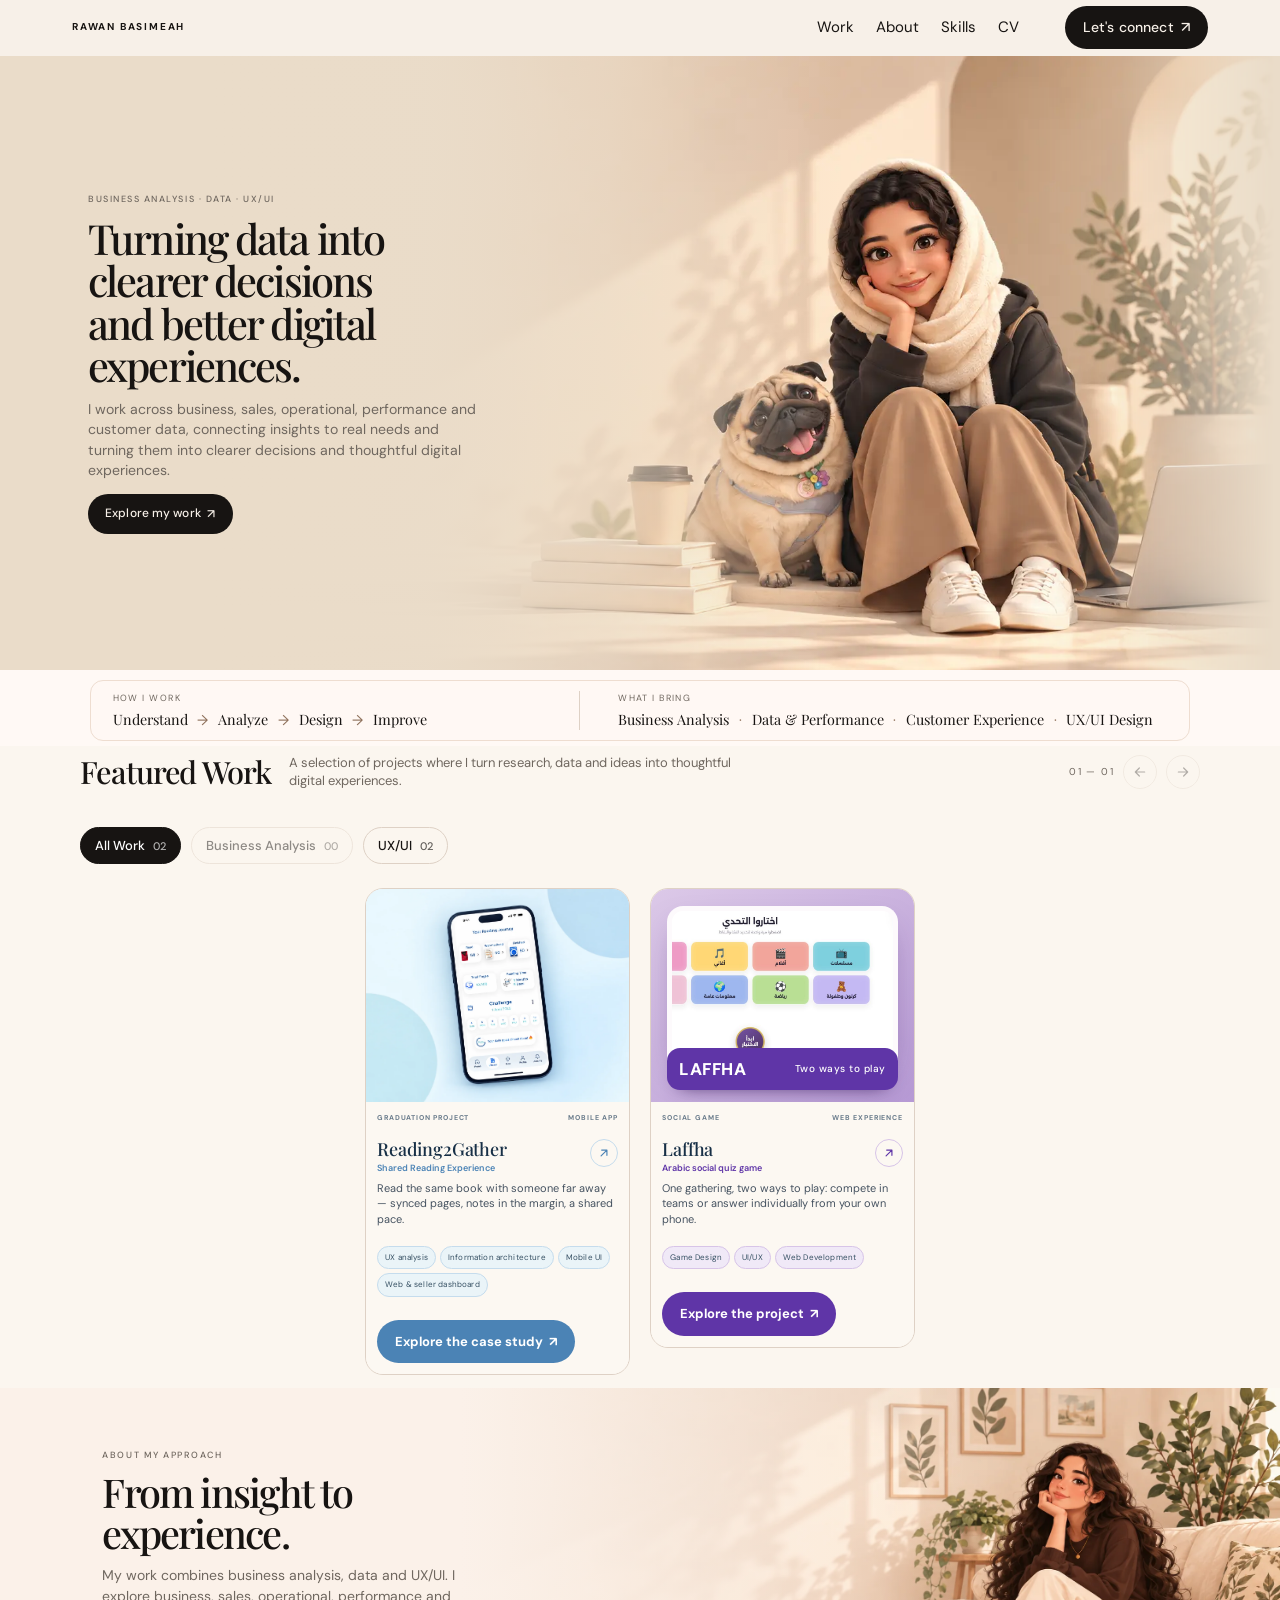
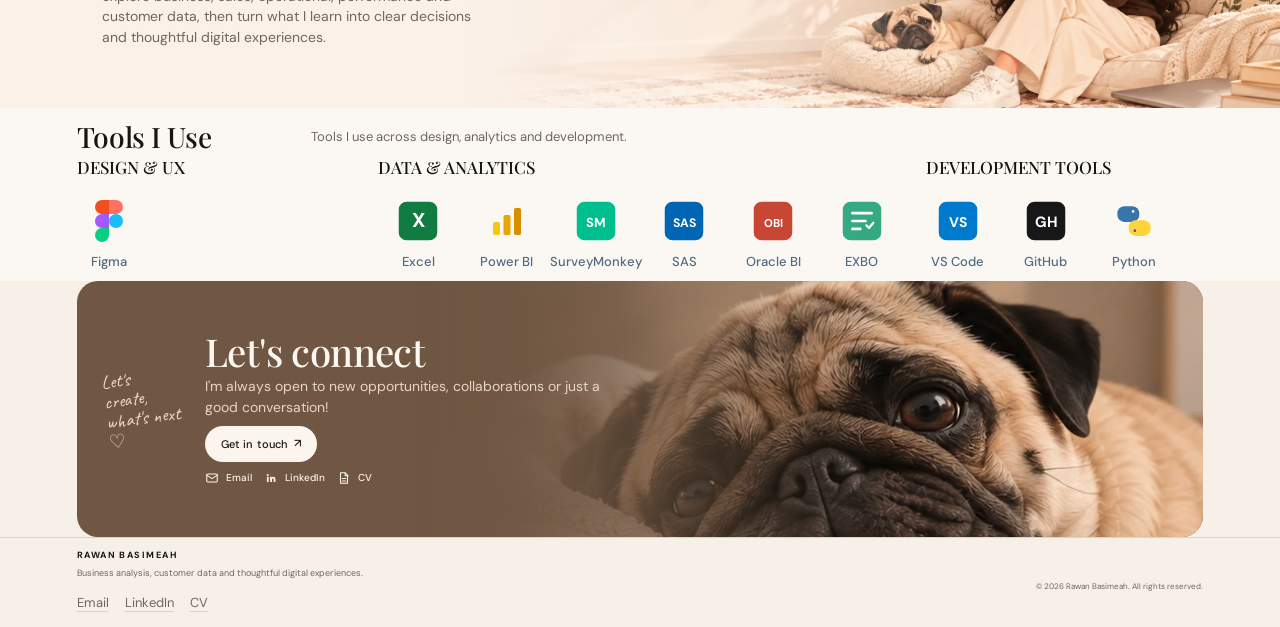
==== index.html @ c136668e "Remove unfinished projects from featured work" ====
<!DOCTYPE html>
<html lang="en">
<head>
<meta charset="utf-8">
<meta name="viewport" content="width=device-width, initial-scale=1">
<title>Rawan Basimeah — Business Analysis, Data &amp; UX/UI</title>
<meta name="description" content="Rawan Basimeah is a Riyadh-based business analyst working across business, sales, operational, performance and customer data, customer experience, and UX/UI.">
<link rel="icon" type="image/svg+xml" href="favicon.svg">
<link rel="canonical" href="https://rawan-portfoliovercelapp.vercel.app/index.html">
<meta property="og:url" content="https://rawan-portfoliovercelapp.vercel.app/index.html">
<meta property="og:type" content="website"><meta property="og:title" content="Rawan Basimeah — Business Analysis, Data &amp; UX/UI"><meta property="og:description" content="Business analysis, customer experience, data insights and thoughtful UX/UI by Rawan Basimeah."><meta property="og:image" content="https://rawan-portfoliovercelapp.vercel.app/hero.webp"><meta name="twitter:card" content="summary_large_image">
<link rel="preconnect" href="https://fonts.googleapis.com">
<link rel="preconnect" href="https://fonts.gstatic.com" crossorigin>
<link href="https://fonts.googleapis.com/css2?family=Playfair+Display:ital,wght@0,400;0,500;0,600;1,400&family=DM+Sans:opsz,wght@9..40,300;9..40,400;9..40,500;9..40,700&family=Caveat:wght@500;600&display=swap" rel="stylesheet">
<link rel="stylesheet" href="style.css?v=20261001j">
</head>
<body>

<header class="site-header" id="siteHeader">
  <div class="wrap header-inner">
    <a class="brand" href="#top">Rawan Basimeah</a>
    <button class="nav-toggle" id="navToggle" aria-label="Open menu" aria-expanded="false" aria-controls="primaryNav"><span></span></button>
    <div class="header-end" id="primaryNav">
      <nav class="nav" aria-label="Primary">
        <a href="#work">Work</a>
        <a href="#about">About</a>
        <a href="#tools">Skills</a>
        <a href="cv.html">CV</a>
        
      </nav>
      <a class="btn btn-dark header-cta" href="#contact">Let's connect <span class="arw" aria-hidden="true">&#8599;&#65038;</span></a>
    </div>
  </div>
</header>

<main id="top">

  <!-- ==================== HERO ==================== -->
  <section class="hero">
    <div class="wrap hero-grid">
      <div class="hero-copy">
        <p class="eyebrow">Business Analysis &middot; Data &middot; UX/UI</p>
        <h1>Turning data into<br>clearer decisions<br>and better digital<br>experiences.</h1>
        <p class="lead">I work across business, sales, operational, performance and customer data, connecting insights to real needs and turning them into clearer decisions and thoughtful digital experiences.</p>
        <a class="btn btn-dark" href="#work">Explore my work <span class="arw" aria-hidden="true">&#8599;&#65038;</span></a>
      </div>
      <figure class="hero-figure">
        <img src="hero-rawan.webp" alt="Illustration of Rawan with her pug Mared in a warm, sunlit room" width="1672" height="941" fetchpriority="high">
        
      </figure>
    </div>
  </section>

  <!-- ==================== HOW I WORK ==================== -->
  <section class="process-strip" aria-label="How I work and what I bring">
    <div class="wrap">
      <div class="process-strip-inner">
        <div class="process-block">
          <p class="process-label">How I work</p>
          <p class="process-flow">Understand <span aria-hidden="true">&rarr;</span> Analyze <span aria-hidden="true">&rarr;</span> Design <span aria-hidden="true">&rarr;</span> Improve</p>
        </div>
        <div class="process-block process-bring">
          <p class="process-label">What I bring</p>
          <p class="process-flow">Business Analysis <span aria-hidden="true">&middot;</span> Data &amp; Performance <span aria-hidden="true">&middot;</span> Customer Experience <span aria-hidden="true">&middot;</span> UX/UI Design</p>
        </div>
      </div>
    </div>
  </section>

  <!-- ==================== FEATURED WORK ==================== -->
  <section class="work" id="work">
    <div class="wrap">
      <div class="work-head">
        <h2 class="work-title">Featured Work</h2>
        <p class="lead">A selection of projects where I turn research, data and ideas into thoughtful digital experiences.</p>
        <div class="work-nav">
          <span class="counter" id="counter" aria-live="polite">01 &mdash; 02</span>
          <button class="icon-btn" id="prevBtn" aria-label="Previous project page">
            <svg viewBox="0 0 24 24" fill="none" stroke="currentColor" stroke-width="1.8" stroke-linecap="round" stroke-linejoin="round" aria-hidden="true"><path d="M19 12H5m0 0 6-6m-6 6 6 6"/></svg>
          </button>
          <button class="icon-btn" id="nextBtn" aria-label="Next project page">
            <svg viewBox="0 0 24 24" fill="none" stroke="currentColor" stroke-width="1.8" stroke-linecap="round" stroke-linejoin="round" aria-hidden="true"><path d="M5 12h14m0 0-6-6m6 6-6 6"/></svg>
          </button>
        </div>
      </div>
      <div class="work-filters" role="group" aria-label="Filter featured work">
        <button class="work-filter is-active" type="button" data-work-filter="all" aria-pressed="true">All Work <span class="work-filter-count">02</span></button>
        <button class="work-filter" type="button" data-work-filter="business-analysis" aria-pressed="false" disabled aria-disabled="true">Business Analysis <span class="work-filter-count">00</span></button>
        <button class="work-filter" type="button" data-work-filter="ux-ui" aria-pressed="false">UX/UI <span class="work-filter-count">02</span></button>
      </div>


      <div class="work-track" id="workTrack">

        <article class="card card-reading" data-categories="ux-ui">
          <div class="card-media">
            <img class="reading-app-preview" src="reading2gather-card.webp" alt="Reading2Gather reading journey app shown on a phone against a soft blue background" loading="lazy" width="1448" height="1024">
          </div>
          <div class="card-body">
  <div class="card-label"><span>GRADUATION PROJECT</span><span>MOBILE APP</span></div>
  <div class="card-top"><div><h3>Reading2Gather</h3><p class="card-sub">Shared Reading Experience</p></div><a class="card-arrow" href="reading2gather.html" aria-label="Explore the Reading2Gather case study"><svg viewBox="0 0 24 24" fill="none" stroke="currentColor" stroke-width="2" stroke-linecap="round" stroke-linejoin="round"><path d="M7 17 17 7M8 7h9v9"/></svg></a></div>
  <p class="card-desc">Read the same book with someone far away — synced pages, notes in the margin, a shared pace.</p>
  <div class="tags"><span class="tag">UX analysis</span><span class="tag">Information architecture</span><span class="tag">Mobile UI</span><span class="tag">Web &amp; seller dashboard</span></div>
  <div class="card-actions"><a class="card-primary" href="reading2gather.html">Explore the case study <span aria-hidden="true">↗︎</span></a></div>
</div>
        </article>

        <article class="card card-laffha" data-categories="ux-ui">
          <div class="card-media laffha-media">
            <div class="laffha-preview" aria-hidden="true"><img src="assets/laffha/challenge-clean.jpg" alt="" loading="lazy" width="1363" height="936"></div>
            <span class="laffha-media-label">LAFFHA <small>Two ways to play</small></span>
          </div>
          <div class="card-body">
  <div class="card-label"><span>SOCIAL GAME</span><span>WEB EXPERIENCE</span></div>
  <div class="card-top"><div><h3>Laffha</h3><p class="card-sub">Arabic social quiz game</p></div><a class="card-arrow" href="laffha.html" aria-label="Explore the Laffha case study"><svg viewBox="0 0 24 24" fill="none" stroke="currentColor" stroke-width="2" stroke-linecap="round" stroke-linejoin="round"><path d="M7 17 17 7M8 7h9v9"/></svg></a></div>
  <p class="card-desc">One gathering, two ways to play: compete in teams or answer individually from your own phone.</p>
  <div class="tags"><span class="tag">Game Design</span><span class="tag">UI/UX</span><span class="tag">Web Development</span></div>
  <div class="card-actions"><a class="card-primary" href="laffha.html" aria-label="Explore the Laffha case study">Explore the project <span aria-hidden="true">↗︎</span></a></div>
</div>
        </article>

        </div>
    </div>
  </section>

  <!-- ==================== ABOUT MY APPROACH ==================== -->
  <section class="approach" id="about">
    <div class="approach-grid">
      <div class="approach-copy">
        <p class="eyebrow">About my approach</p>
        <h2>From insight to<br>experience.</h2>
        <p>My work combines business analysis, data and UX/UI. I explore business, sales, operational, performance and customer data, then turn what I learn into clear decisions and thoughtful digital experiences.</p>
      </div>
      <div class="approach-art">
        <img src="approach.webp" alt="Illustration of Rawan relaxing with her pug in a warm, sunlit room" width="1916" height="821" loading="lazy">
      </div>
    </div>
  </section>

  <!-- ==================== TOOLS ==================== -->
  <section class="tools" id="tools">
    <div class="wrap tools-inner">
      <div class="tools-heading">
        <div><h2 class="tools-title">Tools I Use</h2><p class="tools-intro">Tools I use across design, analytics and development.</p></div>
        <p class="hand tools-hand">Good<br>tools,<br>better<br>ideas &#9825;</p>
      </div>
      <div class="tools-groups"><div class="tool-group"><h3>Design &amp; UX</h3><div class="tools-row"><div class="tool" role="img" aria-label="Figma" title="Figma"><span class="tool-logo"><svg viewBox="0 0 38 57" aria-hidden="true"><path fill="#1ABCFE" d="M19 28.5a9.5 9.5 0 1 1 19 0 9.5 9.5 0 0 1-19 0z"/><path fill="#0ACF83" d="M0 47.5A9.5 9.5 0 0 1 9.5 38H19v9.5a9.5 9.5 0 1 1-19 0z"/><path fill="#FF7262" d="M19 0v19h9.5a9.5 9.5 0 1 0 0-19H19z"/><path fill="#F24E1E" d="M0 9.5A9.5 9.5 0 0 1 9.5 0H19v19H9.5A9.5 9.5 0 0 1 0 9.5z"/><path fill="#A259FF" d="M0 28.5A9.5 9.5 0 0 1 9.5 19H19v19H9.5A9.5 9.5 0 0 1 0 28.5z"/></svg></span><span class="tool-name">Figma</span></div></div></div><div class="tool-group"><h3>Data & Analytics</h3><div class="tools-row"><div class="tool" role="img" aria-label="Excel" title="Excel"><span class="tool-logo"><svg viewBox="0 0 48 48" aria-hidden="true"><rect x="2" y="2" width="44" height="44" rx="9" fill="#107C41"/><text x="24" y="31" text-anchor="middle" font-family="DM Sans,Arial,sans-serif" font-size="23" font-weight="700" fill="#fff">X</text></svg></span><span class="tool-name">Excel</span></div><div class="tool" role="img" aria-label="Power BI" title="Power BI"><span class="tool-logo"><svg viewBox="0 0 48 48" aria-hidden="true"><rect x="8" y="25" width="8" height="15" rx="2" fill="#F2C811"/><rect x="20" y="17" width="8" height="23" rx="2" fill="#E6A800"/><rect x="32" y="9" width="8" height="31" rx="2" fill="#D98E00"/></svg></span><span class="tool-name">Power BI</span></div><div class="tool" role="img" aria-label="SurveyMonkey" title="SurveyMonkey"><span class="tool-logo"><svg viewBox="0 0 48 48" aria-hidden="true"><rect x="2" y="2" width="44" height="44" rx="9" fill="#00BF8F"/><text x="24" y="31" text-anchor="middle" font-family="DM Sans,Arial,sans-serif" font-size="15" font-weight="700" fill="#fff">SM</text></svg></span><span class="tool-name">SurveyMonkey</span></div><div class="tool" role="img" aria-label="SAS" title="SAS"><span class="tool-logo"><svg viewBox="0 0 48 48" aria-hidden="true"><rect x="2" y="2" width="44" height="44" rx="9" fill="#0066B3"/><text x="24" y="31" text-anchor="middle" font-family="DM Sans,Arial,sans-serif" font-size="14" font-weight="700" fill="#fff">SAS</text></svg></span><span class="tool-name">SAS</span></div><div class="tool" role="img" aria-label="Oracle BI" title="Oracle BI"><span class="tool-logo"><svg viewBox="0 0 48 48" aria-hidden="true"><rect x="2" y="2" width="44" height="44" rx="9" fill="#C74634"/><text x="24" y="31" text-anchor="middle" font-family="DM Sans,Arial,sans-serif" font-size="13" font-weight="700" fill="#fff">OBI</text></svg></span><span class="tool-name">Oracle BI</span></div><div class="tool" role="img" aria-label="EXBO survey platform" title="EXBO"><span class="tool-logo"><svg viewBox="0 0 48 48" aria-hidden="true"><rect x="2" y="2" width="44" height="44" rx="9" fill="#35A982"/><path d="M13 15h22M13 24h15M13 33h9" stroke="#fff" stroke-width="3" stroke-linecap="round"/><path d="m29 29 3 3 5-6" fill="none" stroke="#fff" stroke-width="2.5" stroke-linecap="round" stroke-linejoin="round"/></svg></span><span class="tool-name">EXBO</span></div></div></div>
<div class="tool-group"><h3>Development Tools</h3><div class="tools-row"><div class="tool" role="img" aria-label="VS Code" title="VS Code"><span class="tool-logo"><svg viewBox="0 0 48 48" aria-hidden="true"><rect x="2" y="2" width="44" height="44" rx="9" fill="#007ACC"/><text x="24" y="31" text-anchor="middle" font-family="DM Sans,Arial,sans-serif" font-size="16" font-weight="700" fill="#fff">VS</text></svg></span><span class="tool-name">VS Code</span></div><div class="tool" role="img" aria-label="GitHub" title="GitHub"><span class="tool-logo"><svg viewBox="0 0 48 48" aria-hidden="true"><rect x="2" y="2" width="44" height="44" rx="9" fill="#171717"/><text x="24" y="31" text-anchor="middle" font-family="DM Sans,Arial,sans-serif" font-size="17" font-weight="700" fill="#fff">GH</text></svg></span><span class="tool-name">GitHub</span></div><div class="tool" role="img" aria-label="Python" title="Python"><span class="tool-logo"><svg viewBox="0 0 48 48" aria-hidden="true"><rect x="5" y="7" width="25" height="18" rx="8" fill="#3776AB"/><circle cx="23" cy="13" r="1.5" fill="#fff"/><rect x="18" y="23" width="25" height="18" rx="8" fill="#FFD43B"/><circle cx="25" cy="35" r="1.5" fill="#345D9D"/></svg></span><span class="tool-name">Python</span></div></div></div></div>
    </div>
  </section>

  <!-- ==================== CONTACT ==================== -->
  <section class="contact" id="contact">
    <div class="banner">
      <div class="banner-photo">
        <img src="mared.webp" alt="Mared the pug resting on a soft cream blanket" width="781" height="538" loading="lazy">
      </div>
      <div class="banner-inner">
        <p class="hand banner-hand">Let's<br>create,<br>what's next<br>&#9825;</p>
        <div class="banner-copy">
          <h2>Let's connect</h2>
          <p>I'm always open to new opportunities, collaborations or just a good conversation!</p>
          <a class="btn btn-light" href="mailto:basimeahrawan@gmail.com">Get in touch <span class="arw" aria-hidden="true">&#8599;&#65038;</span></a>
          <div class="contact-socials" aria-label="More ways to connect">
            <a class="contact-social-link" href="mailto:basimeahrawan@gmail.com" aria-label="Email Rawan Basimeah"><svg viewBox="0 0 24 24" fill="none" stroke="currentColor" stroke-width="1.8" stroke-linecap="round" stroke-linejoin="round" aria-hidden="true"><rect x="3" y="5" width="18" height="14" rx="2"/><path d="m3 7 9 6 9-6"/></svg><span>Email</span></a>
            <a class="contact-social-link" href="https://www.linkedin.com/in/rawan-basimeah-21a00285" target="_blank" rel="noopener noreferrer" aria-label="LinkedIn profile"><svg viewBox="0 0 24 24" fill="currentColor" aria-hidden="true"><path d="M6.5 8.5A1.75 1.75 0 1 0 6.5 5a1.75 1.75 0 0 0 0 3.5ZM5 10h3v9H5zm5 0h2.9v1.25h.04A3.2 3.2 0 0 1 15.8 9.8c3.2 0 3.8 2.1 3.8 4.8V19h-3v-3.9c0-.95-.02-2.18-1.33-2.18-1.33 0-1.53 1.04-1.53 2.11V19h-3z"/></svg><span>LinkedIn</span></a>
            <a class="contact-social-link" href="cv.html" aria-label="View Rawan Basimeah's CV"><svg viewBox="0 0 24 24" fill="none" stroke="currentColor" stroke-width="1.8" stroke-linecap="round" stroke-linejoin="round" aria-hidden="true"><path d="M6 3h8l4 4v14H6z"/><path d="M14 3v5h5M9 13h6M9 17h6"/></svg><span>CV</span></a>
          </div>
        </div>
      </div>
    </div>
  </section>

</main>

<footer class="site-footer">
  <div class="wrap footer-inner">
    <div>
      <p class="footer-brand">Rawan Basimeah</p>
      <p class="footer-tag">Business analysis, customer data and thoughtful digital experiences.</p><nav class="footer-links" aria-label="Contact links"><a href="mailto:basimeahrawan@gmail.com">Email</a><a href="https://www.linkedin.com/in/rawan-basimeah-21a00285" target="_blank" rel="noopener noreferrer">LinkedIn</a><a href="cv.html">CV</a></nav>
    </div>
    
    <p class="copyright">&copy; 2026 Rawan Basimeah. All rights reserved.</p>
  </div>
</footer>

<script src="script.js?v=20260930e" defer></script>
</body>
</html>
---- style.css ----
/* ============================================================
   TOKENS
   ============================================================ */
:root{
  --background:#F7F0E8;
  --cream:#F3E7DA;
  --cream-deep:#EFE2D3;
  --text:#171412;
  --muted-text:#6F675F;
  --brown:#8E705A;
  --soft-brown:#B79A82;
  --border:#DED1C5;

  --lavender:#E0D0E4;
  --lavender-deep:#CDB7D4;
  --sage:#CFDCC5;
  --sage-deep:#B3C6A5;
  --peach:#F4D7C1;
  --peach-deep:#E6BA9C;
  --sky:#CEDDEA;
  --sky-deep:#AFC8DC;

  --serif:"Playfair Display",Georgia,"Times New Roman",serif;
  --sans:"DM Sans","Inter",-apple-system,BlinkMacSystemFont,"Segoe UI",Roboto,Helvetica,Arial,sans-serif;
  --hand:"Caveat","Segoe Script",cursive;

  --pad:6vw;
  --maxw:1520px;
  --r-lg:28px;
  --r-md:20px;
  --r-sm:14px;
  --header-h:90px;
}

*,*::before,*::after{box-sizing:border-box;}
html{scroll-behavior:smooth;scroll-padding-top:var(--header-h);}
body{
  margin:0;
  background:var(--background);
  color:var(--text);
  font-family:var(--sans);
  font-size:17px;
  line-height:1.65;
  -webkit-font-smoothing:antialiased;
  overflow-x:hidden;
}
img{display:block;max-width:100%;height:auto;}
a{color:inherit;text-decoration:none;}
button{font:inherit;color:inherit;background:none;border:0;cursor:pointer;}
h1,h2,h3{margin:0;font-family:var(--serif);font-weight:500;letter-spacing:-.015em;line-height:1.08;}
p{margin:0;}

:focus-visible{outline:2.5px solid var(--brown);outline-offset:3px;border-radius:6px;}

.wrap{max-width:var(--maxw);margin-inline:auto;padding-inline:var(--pad);}
.site-header .header-inner{
  width:min(calc(100% - 2 * clamp(24px,6vw,72px)),1408px);
  max-width:1408px;padding-inline:0;
}
.hero .wrap,.story .wrap{
  width:min(calc(100% - 2 * clamp(24px,6vw,72px)),1440px);
  max-width:1440px;padding-inline:0;
}
.about>.wrap{max-width:none;padding-inline:0;}

.eyebrow{
  font-size:12px;letter-spacing:.22em;text-transform:uppercase;
  font-weight:500;color:var(--muted-text);margin:0;
}
.lead{color:var(--muted-text);max-width:46ch;}

/* Buttons ---------------------------------------------------- */
.btn{
  display:inline-flex;align-items:center;gap:.55em;
  padding:.82em 1.5em;border-radius:999px;
  font-size:15px;font-weight:500;letter-spacing:.01em;
  transition:transform .25s ease,background-color .25s ease,color .25s ease;
}
.btn .arw{font-size:1.05em;line-height:1;transition:transform .25s ease;}
.btn:hover .arw{transform:translate(2px,-2px);}
.btn-dark{background:var(--text);color:var(--background);}
.btn-dark:hover{background:#000;}
.btn-cream{background:var(--cream);color:var(--text);border:1px solid var(--border);}
.btn-cream:hover{background:#fff;}
.btn-light{background:#FBF5EE;color:var(--text);}
.btn-light:hover{background:#fff;}

.icon-btn{
  width:44px;height:44px;border-radius:50%;
  border:1px solid var(--border);
  display:grid;place-items:center;
  color:var(--text);background:transparent;
  transition:background-color .22s ease,border-color .22s ease,color .22s ease;
}
.icon-btn:hover:not(:disabled){background:var(--text);border-color:var(--text);color:var(--background);}
.icon-btn:disabled{opacity:.32;cursor:default;}
.icon-btn svg{width:16px;height:16px;}

.hand{font-family:var(--hand);line-height:1.25;color:var(--brown);}

/* ============================================================
   HEADER
   ============================================================ */
.site-header{
  position:fixed;inset:0 0 auto 0;z-index:60;
  height:var(--header-h);
  display:flex;align-items:center;
  transition:background-color .3s ease,border-color .3s ease,backdrop-filter .3s ease;
  border-bottom:1px solid transparent;
}
.site-header.is-stuck{
  background:rgba(247,240,232,.88);
  backdrop-filter:blur(12px);
  -webkit-backdrop-filter:blur(12px);
  border-bottom-color:var(--border);
}
.header-inner{width:100%;display:flex;align-items:center;gap:2rem;}
.brand{
  font-size:15px;font-weight:700;letter-spacing:.34em;text-transform:uppercase;
}
.header-end{margin-left:auto;display:flex;align-items:center;}
.nav{display:flex;align-items:center;gap:2.3rem;}
.nav a{
  font-size:15px;color:var(--text);position:relative;padding:.25rem 0;
}
.nav a::after{
  content:"";position:absolute;left:0;right:0;bottom:0;height:1px;
  background:currentColor;transform:scaleX(0);transform-origin:left;
  transition:transform .28s ease;
}
.nav a:hover::after{transform:scaleX(1);}
.header-cta{margin-left:1.4rem;padding:.68em 1.25em;font-size:14px;}
.nav-toggle{display:none;width:44px;height:44px;margin-left:auto;place-items:center;}
.nav-toggle span{display:block;width:20px;height:1.5px;background:var(--text);position:relative;transition:transform .3s ease;}
.nav-toggle span::before,.nav-toggle span::after{
  content:"";position:absolute;left:0;width:20px;height:1.5px;background:var(--text);transition:transform .3s ease,opacity .2s ease;
}
.nav-toggle span::before{top:-6px;}
.nav-toggle span::after{top:6px;}
.nav-open .nav-toggle span{transform:rotate(45deg);}
.nav-open .nav-toggle span::before{transform:translateY(6px) rotate(-90deg);}
.nav-open .nav-toggle span::after{opacity:0;}

/* ============================================================
   HERO
   ============================================================ */
.hero{
  position:relative;
  min-height:0;
  padding-top:var(--header-h);
  overflow:hidden;
  background:#E8D7C4;
}
.hero-grid{
  position:relative;
  display:grid;
  grid-template-columns:minmax(0,520px) minmax(0,776px);
  gap:16px;
  align-items:center;
  justify-content:start;
}
.hero-copy{
  position:relative;
  z-index:3;
  width:100%;
  max-width:520px;
  margin-left:16px;
  padding:clamp(44px,4.2vw,82px) 0;
}
.hero-copy::before{content:none;display:none;}
.hero h1{
  font-size:clamp(48px,4.1vw,84px);
  line-height:1.04;
  margin:.42em 0 .5em;
  letter-spacing:-.03em;
}
.hero h1 em{font-style:italic;font-weight:400;}
.hero .lead{font-size:17px;max-width:36ch;margin-bottom:2rem;}
.hero-figure{
  position:relative;
  z-index:1;
  width:100%;
  max-width:776px;
  margin:0;
  aspect-ratio:1105/1264;
  overflow:hidden;
  border-radius:0;
  box-shadow:none;
}
.hero-figure::after{content:none;display:none;}
.hero-figure img{
  width:100%;
  height:100%;
  object-fit:cover;
  object-position:center;
  background:#E8D7C4;
}
.hero-note{
  position:absolute;
  z-index:2;
  right:clamp(28px,5vw,90px);
  left:auto;
  bottom:clamp(26px,4vw,58px);
  font-size:clamp(18px,1.5vw,24px);
  color:#765A46;
  transform:rotate(-5deg);
  pointer-events:none;
  text-align:center;
}

/* ============================================================
   FEATURED WORK
   ============================================================ */
.work{background:#FBF6EF;padding:clamp(56px,6vw,92px) 0 clamp(60px,6vw,96px);}
.work-head{
  display:grid;
  grid-template-columns:auto minmax(0,1fr) auto;
  align-items:center;
  gap:clamp(20px,4vw,56px);
  padding-bottom:clamp(28px,3vw,44px);
}
.work-head .lead{font-size:16px;max-width:52ch;}
.work-nav{display:flex;align-items:center;gap:14px;}
.counter{font-size:13px;letter-spacing:.14em;color:var(--muted-text);white-space:nowrap;}

.work-track{
  display:grid;
  grid-template-columns:repeat(4,minmax(0,1fr));
  gap:clamp(16px,1.6vw,24px);
}
.card{
  display:flex;flex-direction:column;
  background:var(--cream);
  border:1px solid var(--border);
  border-radius:var(--r-lg);
  overflow:hidden;
  transition:transform .35s cubic-bezier(.2,.7,.3,1),box-shadow .35s ease;
}
.card:hover{transform:translateY(-6px);box-shadow:0 26px 48px -32px rgba(60,40,25,.5);}
.card-media{
  padding:26px 22px 0;
  aspect-ratio:4/3.25;
  display:grid;place-items:end center;
  overflow:hidden;
}
.card-media svg{width:100%;height:100%;display:block;}
.card-body{padding:20px 22px 22px;display:flex;flex-direction:column;gap:.5rem;flex:1;background:#FCF8F2;}
.card-top{display:flex;align-items:flex-start;gap:14px;}
.card-top h3{font-size:24px;letter-spacing:-.01em;}
.card-sub{font-size:13px;color:var(--muted-text);margin-top:2px;}
.card-arrow{
  margin-left:auto;width:38px;height:38px;flex:none;border-radius:50%;
  border:1px solid var(--border);display:grid;place-items:center;
  transition:background-color .22s ease,color .22s ease,border-color .22s ease;
}
.card:hover .card-arrow{background:var(--text);border-color:var(--text);color:var(--background);}
.card-arrow svg{width:14px;height:14px;}
.card-desc{font-size:14.5px;line-height:1.6;color:var(--muted-text);}
.tags{display:flex;flex-wrap:wrap;gap:8px;margin-top:auto;padding-top:14px;}
.tag{
  font-size:12px;letter-spacing:.02em;padding:.38em .85em;border-radius:999px;
  background:var(--cream);border:1px solid var(--border);color:#57504A;
}
.card-laffha .card-media{background:linear-gradient(170deg,var(--lavender),var(--lavender-deep));}
.card-matcha .card-media{background:linear-gradient(170deg,var(--sage),var(--sage-deep));}
.card-reading .card-media{background:linear-gradient(170deg,var(--peach),var(--peach-deep));}
.card-tawazon .card-media{background:linear-gradient(170deg,var(--sky),var(--sky-deep));}

/* ============================================================
   MORE THAN JUST DESIGN
   ============================================================ */
.story{padding:clamp(60px,6.5vw,104px) 0;}
.story-grid{
  display:grid;
  grid-template-columns:minmax(0,1fr) minmax(0,1.05fr) minmax(0,.72fr);
  gap:clamp(28px,4vw,68px);
  align-items:center;
}
.still{position:relative;padding-bottom:58px;padding-right:44px;}
.still-frame{
  border-radius:var(--r-md);overflow:hidden;
  border:1px solid var(--border);
  box-shadow:0 24px 50px -36px rgba(60,40,25,.55);
  aspect-ratio:432/500;
}
.still-frame img{width:100%;height:100%;object-fit:cover;}
.note{
  position:absolute;left:-10px;bottom:6px;
  background:#FBF3E8;
  padding:16px 20px 14px;
  border-radius:4px;
  font-size:19px;
  color:#6B5340;
  transform:rotate(-3.5deg);
  box-shadow:0 12px 26px -18px rgba(60,40,25,.6);
  max-width:190px;
}
.note::before{
  content:"";position:absolute;top:-11px;left:50%;transform:translateX(-50%) rotate(-2deg);
  width:74px;height:22px;background:rgba(183,154,130,.42);
  border-radius:2px;
}
.polaroid{
  position:absolute;right:0;bottom:22px;width:150px;
  background:#FCF8F2;padding:9px 9px 30px;
  border-radius:3px;transform:rotate(5deg);
  box-shadow:0 18px 34px -22px rgba(60,40,25,.65);
}
.polaroid img{aspect-ratio:1;object-fit:cover;width:100%;border-radius:2px;}
.polaroid figcaption{
  font-family:var(--hand);font-size:17px;color:var(--brown);
  text-align:center;padding-top:5px;
}
.story-copy h2{font-size:clamp(34px,3.5vw,54px);margin-bottom:.55em;}
.story-copy .lead{max-width:38ch;margin-bottom:1.7rem;}
.round-arrow{
  width:52px;height:52px;border-radius:50%;background:var(--brown);color:#FBF5EE;
  display:grid;place-items:center;
  transition:transform .3s ease,background-color .3s ease;
}
.round-arrow:hover{transform:translateY(-3px);background:#7B6047;}
.round-arrow svg{width:17px;height:17px;}
.window{display:flex;flex-direction:column;align-items:center;gap:20px;}
.window-frame{
  width:100%;max-width:250px;aspect-ratio:250/340;
  border-radius:130px 130px 16px 16px;
  overflow:hidden;
  border:9px solid #EDE0D1;
  box-shadow:0 0 0 1px var(--border),0 26px 50px -34px rgba(60,40,25,.6);
  background:#CFE2F0;
}
.window-frame img{width:100%;height:100%;object-fit:cover;object-position:88% 42%;}
.window p{font-size:22px;text-align:center;}

/* ============================================================
   ABOUT
   ============================================================ */
.about{background:var(--cream);padding:clamp(56px,6vw,92px) 0 clamp(40px,4vw,60px);border-top:1px solid var(--border);}
/* Full-width editorial composition from the supplied reference. */
.about>.wrap{width:100%;}
.about-grid{
  display:grid;
  grid-template-columns:minmax(0,.55fr) minmax(0,.92fr) minmax(0,1.4fr);
  gap:clamp(28px,4vw,66px);
  align-items:center;
  padding-top:clamp(24px,3vw,38px);
}
.about-portrait{
  width:100%;max-width:330px;aspect-ratio:1;
  border-radius:50%;
  background:transparent;
  box-shadow:0 26px 52px -36px rgba(60,40,25,.55);
}
.about-portrait img{width:100%;height:100%;object-fit:contain;padding:4px;}
.about-copy p{font-size:17.5px;line-height:1.75;color:#443D37;max-width:44ch;}
.about-copy .btn{margin-top:1.8rem;}
.values{
  display:grid;grid-template-columns:repeat(4,minmax(0,1fr));
  gap:clamp(14px,1.6vw,26px);
}
.value{display:flex;flex-direction:column;gap:12px;}
.value-icon{
  width:46px;height:46px;border-radius:50%;
  border:1px solid var(--border);background:#FBF6EF;
  display:grid;place-items:center;color:var(--brown);
}
.value-icon svg{width:21px;height:21px;}
.value p{font-family:var(--serif);font-size:18px;line-height:1.3;}

/* ============================================================
   TOOLS
   ============================================================ */
.tools{background:var(--cream);padding:0 0 clamp(52px,5vw,78px);}
.tools-inner{border-top:1px solid var(--border);padding-top:clamp(30px,3.4vw,46px);}
.tools-row{
  display:flex;align-items:flex-end;gap:clamp(20px,3vw,44px);
  flex-wrap:wrap;margin-top:26px;
}
.tool{display:flex;flex-direction:column;align-items:center;gap:11px;width:88px;}
.tool-logo{height:34px;display:grid;place-items:center;}
.tool-logo svg{height:32px;width:auto;}
.tool span{font-size:13px;color:var(--muted-text);}
.tools-hand{margin-left:auto;font-size:23px;text-align:right;transform:rotate(-3deg);}

/* ============================================================
   CONTACT
   ============================================================ */
.contact{--bpad:clamp(28px,3.4vw,56px);padding:clamp(20px,3vw,44px) 3vw clamp(48px,5vw,76px);}
.banner{
  position:relative;
  background:#765A46;
  border-radius:44px;
  color:#FBF3E9;
  overflow:hidden;
  display:flex;align-items:center;
  padding:clamp(38px,4.4vw,64px) var(--bpad);
  min-height:clamp(345px,32.5vw,548px);
}
.banner-photo{
  position:absolute;top:0;right:0;bottom:0;
  width:58%;
  transform-origin:center bottom;
  -webkit-mask-image:linear-gradient(to right,transparent 0%,rgba(0,0,0,.55) 22%,#000 46%);
  mask-image:linear-gradient(to right,transparent 0%,rgba(0,0,0,.55) 22%,#000 46%);
  animation:breathe 3.2s ease-in-out infinite;
  will-change:transform;
}
.banner-photo img{width:100%;height:100%;object-fit:cover;object-position:50% 33%;}
.banner-inner{
  position:relative;z-index:1;width:100%;max-width:60%;
  display:grid;grid-template-columns:auto minmax(0,1fr);
  gap:clamp(18px,2.6vw,44px);align-items:center;
}
.banner-hand{font-size:26px;color:#EBDAC8;transform:rotate(-8deg);line-height:1.45;}
.banner-copy h2{font-size:clamp(34px,3.7vw,56px);margin-bottom:.42em;color:#FDF7F0;}
.banner-copy p{color:#E7D6C6;max-width:34ch;margin-bottom:1.7rem;}
@keyframes breathe{
  0%,100%{transform:translateY(0) scale(1);}
  50%{transform:translateY(-2px) scale(1.015);}
}

/* ============================================================
   FOOTER
   ============================================================ */
.site-footer{border-top:1px solid var(--border);padding:34px 0 40px;}
.footer-inner{display:flex;flex-wrap:wrap;gap:22px 40px;align-items:flex-start;}
.footer-brand{font-size:14px;font-weight:700;letter-spacing:.34em;text-transform:uppercase;}
.footer-tag{font-size:14.5px;color:var(--muted-text);margin-top:8px;}
.footer-links{margin-left:auto;display:flex;gap:26px;font-size:14.5px;}
.footer-links a{color:var(--muted-text);transition:color .2s ease;}
.footer-links a:hover{color:var(--text);}
.copyright{width:100%;font-size:13px;color:var(--muted-text);padding-top:20px;}

/* ============================================================
   RESPONSIVE
   ============================================================ */
@media (max-width:1600px){
  .hero-grid{grid-template-columns:minmax(0,.67fr) minmax(0,1fr);gap:clamp(20px,3vw,40px);}
  .hero-copy{margin-left:0;padding-block:clamp(40px,5vw,72px);}
  .hero h1{font-size:clamp(42px,4.4vw,68px);}
}
@media (max-width:1240px){
  .work-track{grid-template-columns:repeat(2,minmax(0,1fr));}
  .about-grid{grid-template-columns:minmax(0,.7fr) minmax(0,1fr);row-gap:44px;}
  .values{grid-column:1 / -1;}
}
@media (max-width:1080px){
  :root{--pad:5vw;}
  .story-grid{grid-template-columns:minmax(0,1fr) minmax(0,1fr);row-gap:48px;}
  .window{grid-column:1 / -1;flex-direction:row;justify-content:center;gap:34px;align-items:center;}
  .window p{text-align:left;}
  .banner-inner{max-width:66%;}
  .banner-photo{width:54%;}
}
@media (max-width:900px){
  .about>.wrap{padding-inline:var(--pad);}
  .header-end{
    position:absolute;top:var(--header-h);left:0;right:0;
    display:none;flex-direction:column;align-items:flex-start;gap:18px;
    background:rgba(247,240,232,.97);
    backdrop-filter:blur(12px);
    -webkit-backdrop-filter:blur(12px);
    border-bottom:1px solid var(--border);
    padding:22px var(--pad) 26px;margin:0;
  }
  .nav-open .header-end{display:flex;}
  .nav{flex-direction:column;align-items:flex-start;gap:16px;}
  .nav a{font-size:18px;}
  .header-cta{margin-left:0;}
  .nav-toggle{display:grid;}
  .hero{min-height:720px;}
  .hero-grid{min-height:720px;display:flex;align-items:flex-end;}
  .hero-copy{width:min(62%,560px);padding:70px 0 62px;}
  .hero-copy::before{inset:-50px -120px -50px -8vw;background:linear-gradient(90deg,rgba(239,226,211,.98) 0%,rgba(239,226,211,.88) 64%,rgba(239,226,211,0) 100%);}
  .hero h1{font-size:clamp(40px,6.5vw,58px);}
  .hero-figure{position:absolute;inset:0 calc(-1 * var(--pad));width:auto;max-width:none;aspect-ratio:auto;}
  .hero-figure img{width:100%;height:100%;object-fit:contain;object-position:64% 42%;}
  .work-head{grid-template-columns:1fr;row-gap:14px;}
  .work-nav{justify-self:start;}
  .about-grid{grid-template-columns:1fr;row-gap:34px;}
  .about-portrait{max-width:220px;}
  .values{grid-template-columns:repeat(2,minmax(0,1fr));gap:26px;}
  .banner{flex-direction:column;align-items:stretch;padding-bottom:0;min-height:0;}
  .banner-inner{max-width:none;grid-template-columns:1fr;gap:20px;justify-items:start;order:1;}
  .banner-hand{transform:rotate(-4deg);}
  .banner-photo{
    order:2;
    position:relative;top:auto;right:auto;bottom:auto;
    width:calc(100% + 2 * var(--bpad));
    height:250px;
    margin:30px calc(-1 * var(--bpad)) 0;
    -webkit-mask-image:linear-gradient(to bottom,transparent 0%,rgba(0,0,0,.6) 16%,#000 38%);
    mask-image:linear-gradient(to bottom,transparent 0%,rgba(0,0,0,.6) 16%,#000 38%);
  }
}
@media (max-width:680px){
  :root{--pad:6vw;--header-h:70px;}
  body{font-size:16px;}
  .hero{min-height:700px;}
  .hero-grid{min-height:700px;align-items:flex-end;}
  .hero-copy{width:100%;padding:340px 0 46px;}
  .hero-copy::before{inset:250px -6vw -20px;background:linear-gradient(0deg,rgba(239,226,211,.99) 0%,rgba(239,226,211,.94) 58%,rgba(239,226,211,0) 100%);}
  .hero h1{font-size:clamp(36px,10vw,48px);}
  .hero .lead{font-size:15px;max-width:30ch;}
  .hero-figure img{object-position:58% 18%;}
  .hero-note{display:none;}
  .work-track{
    grid-template-columns:1fr;
  }
  .story-grid{grid-template-columns:1fr;}
  .still{padding-right:0;padding-bottom:74px;}
  .polaroid{width:124px;right:-4px;}
  .note{max-width:158px;font-size:17px;}
  .window{flex-direction:column;gap:18px;}
  .window p{text-align:center;}
  .banner{border-radius:30px;}
  .banner-copy h2{font-size:clamp(32px,8.4vw,42px);}
  .banner-photo{height:210px;}
  .tools-hand{margin-left:0;width:100%;text-align:left;}
  .footer-links{margin-left:0;width:100%;}
}
@media (prefers-reduced-motion:reduce){
  html{scroll-behavior:auto;}
  .banner-photo{animation:none;}
  *,*::before,*::after{transition-duration:.01ms !important;}
}
/* Laffha case study entry */
.laffha-media{padding:14px;background:linear-gradient(170deg,#e4d5eb,#c9b3d5)!important;display:block}
.laffha-cover{height:100%;width:100%;border-radius:16px 16px 0 0;background:radial-gradient(circle at 50% 35%,#906cc4,#5f35a7 76%);color:#fff;font-family:Alexandria,var(--sans);display:flex;align-items:center;justify-content:center;flex-direction:column;gap:7px;text-align:center;box-shadow:0 15px 30px -20px #38245b}
.cover-kicker{font-size:11px;opacity:.8}.laffha-cover strong{font-size:clamp(31px,3.2vw,54px);line-height:1.1}.cover-round,.cover-caption{font-size:11px}.cover-round i{font-style:normal;opacity:.55}.cover-points{display:flex;gap:7px;margin:5px 0}.cover-points b{padding:3px 8px;border-radius:7px;background:#fff;color:#56308f;font-size:13px}.card-actions{display:flex;flex-wrap:wrap;gap:9px;margin-top:12px;font-size:12px;font-weight:700}.card-primary,.card-secondary{padding:9px 13px;border-radius:30px;white-space:nowrap}.card-primary{background:#5f35a7;color:#fff}.card-primary:hover{background:#482482}.card-secondary{border:1px solid #bda9ce;color:#583095}.card-secondary:hover{background:#ede4f4}
.laffha-media{position:relative;display:block!important;padding:0!important;overflow:hidden;background:#e0d0e4!important}
.laffha-card-shot{width:100%;height:100%;object-fit:cover;object-position:40% top;filter:saturate(.93)}
.laffha-media-label{position:absolute;left:14px;right:14px;bottom:13px;background:rgba(255,250,246,.94);backdrop-filter:blur(6px);border-radius:13px;padding:7px 12px;display:flex;justify-content:space-between;align-items:center;gap:8px;color:#53318a;font-family:Alexandria,var(--sans);font-size:17px;font-weight:800;box-shadow:0 8px 22px -16px #241334}
.laffha-media-label small{font-size:10px;font-weight:500}
/* Laffha: a focused entry into the case study */
.card-laffha{position:relative}
.card-laffha .card-primary::after{content:"";position:absolute;inset:0;z-index:2}
.card-laffha .card-primary:focus-visible::after{outline:3px solid #5f35a7;outline-offset:-4px;border-radius:var(--r-lg)}
.card-laffha .laffha-media{background:linear-gradient(145deg,#dcc9e8 0%,#b699d4 100%)!important;padding:17px 16px 0!important}
.laffha-preview{position:relative;width:100%;height:82%;overflow:hidden;border:5px solid #fdfafc;border-bottom:0;border-radius:16px 16px 0 0;background:#fff;box-shadow:0 14px 32px -13px rgba(65,31,98,.52)}
.laffha-preview img{position:absolute;max-width:none;width:155%;height:auto;left:-23%;top:-31%;filter:none}
.card-laffha .laffha-media-label{left:16px;right:16px;bottom:12px;z-index:1;background:#5f35a7;color:#fff;box-shadow:0 9px 18px -13px #3d2361}
.card-laffha .card-primary{background:#5f35a7;color:#fff;padding:10px 17px}
.card-laffha .card-primary:hover{background:#482482}
.card-laffha .laffha-preview img{width:165%;left:-32.5%;top:-32%;height:auto;max-width:none}
.card-laffha .laffha-media-label{font-family:var(--sans);letter-spacing:.03em}


/* Reading2Gather case-study entry */
.tools-row{gap:clamp(18px,2vw,30px)}
.card-reading .card-actions .card-primary{background:#4b83b5!important;color:#fff!important}
.card-reading .card-actions .card-primary:hover{background:#2d679e!important}


/* Reading2Gather blue case-study treatment */
.card-reading .card-media{aspect-ratio:4/3.25;padding:0;background:linear-gradient(145deg,#eaf4f8,#c5dced)!important;}
.card-reading .card-media .reading-app-preview{width:100%;height:100%;min-height:0;max-height:100%;object-fit:cover;object-position:center 16%;display:block;border-radius:0;box-shadow:none}
.card-reading .card-arrow{color:#2d679e;border-color:#b8d0e1}
.card-reading .card:hover .card-arrow{background:#4b83b5;color:#fff;border-color:#4b83b5}


/* Shared featured project card design */
.work-track .card{height:100%;background:#fcf8f2}
.work-track .card-media{aspect-ratio:4/3.25;flex:none;overflow:hidden}
.card-label{display:flex;justify-content:space-between;align-items:center;gap:12px;margin-bottom:10px;color:#697b8b;font-size:10px;font-weight:700;letter-spacing:.12em}
.card-top h3{color:#172f46}
.card-desc{color:#465361}
.card-reading{--card-accent:#4b83b5;--card-tint:#eaf4f8;--card-outline:#c5dced}
.card-laffha{--card-accent:#5f35a7;--card-tint:#f0e9f7;--card-outline:#d7c4e8}
.card-matcha{--card-accent:#668653;--card-tint:#edf3e8;--card-outline:#cbdabd}
.card-tawazon{--card-accent:#5b84a4;--card-tint:#eaf2f8;--card-outline:#c9dbe8}
.work-track .card .card-sub{color:var(--card-accent);font-weight:600}
.work-track .card .tag{background:var(--card-tint);border-color:var(--card-outline);color:#365063}
.work-track .card .card-actions{margin-top:18px}
.work-track .card .card-primary{display:inline-flex;align-items:center;gap:6px;padding:11px 18px;border-radius:999px;background:var(--card-accent)!important;color:#fff!important;font-size:13px;font-weight:700}
.work-track .card .card-primary:hover{filter:brightness(.88)}
.work-track .card .card-arrow{color:var(--card-accent);border-color:var(--card-outline)}
.work-track .card:hover .card-arrow{background:var(--card-accent);border-color:var(--card-accent);color:#fff}
.card-matcha .card-media svg,.card-tawazon .card-media svg{transform:scale(1.2)}
@media(max-width:700px){.card-label{font-size:9px}.work-track .card .card-actions{margin-top:14px}}

/* Skills and tools grouped by practice area */
.tools-heading{display:flex;justify-content:space-between;align-items:flex-end;gap:24px;margin-bottom:26px}
.tools-intro{font-size:15px;color:var(--muted-text);margin-top:8px;max-width:58ch}
.tools-groups{display:grid;grid-template-columns:repeat(3,minmax(0,1fr));gap:16px}
.tool-group{border:1px solid var(--border);border-radius:22px;background:#F8F2EA;padding:22px;min-width:0}
.tool-group:nth-child(1){background:#F1F6F8}
.tool-group:nth-child(2){background:#F7F4EC}
.tool-group:nth-child(3){background:#F1F4EF}
.tool-group h3{font-family:var(--sans);font-size:14px;letter-spacing:.04em;color:#243F56;margin-bottom:20px}
.tool-group .tools-row{display:flex;align-items:flex-start;justify-content:flex-start;gap:18px 14px;flex-wrap:wrap;margin-top:0}
.tool-group .tool{width:72px;gap:8px}
.tool-group .tool span{font-size:12px;text-align:center;line-height:1.25}
.tools-heading .tools-hand{margin-left:0;width:auto;flex:none}
@media(max-width:1000px){.tools-groups{grid-template-columns:repeat(2,minmax(0,1fr))}}
@media(max-width:680px){.tools-groups{grid-template-columns:1fr}.tools-heading{align-items:flex-start}.tools-heading .tools-hand{font-size:19px}.tool-group{padding:20px}}

/* Icon-first software skills with accessible names */
.tool-group .tool{width:64px;gap:0}
.tool-group .tool-logo{height:58px;width:58px;border:1px solid rgba(48,70,90,.1);border-radius:16px;background:rgba(255,255,255,.78);box-shadow:0 6px 16px -12px rgba(35,52,70,.4)}
.tool-group .tool-logo svg{height:32px;width:32px}
.tool-group .tool .tool-name{position:absolute;width:1px;height:1px;padding:0;margin:-1px;overflow:hidden;clip:rect(0,0,0,0);white-space:nowrap;border:0}


/* Clean tool list: names are visible beneath unboxed logos. */
.tools-groups{gap:clamp(20px,3.5vw,48px);align-items:start}
.tool-group{border:0;border-radius:0;background:transparent!important;padding:0;min-width:0}
.tool-group h3{font-family:var(--sans);font-size:13px;letter-spacing:.09em;text-transform:uppercase;color:#526b83;margin:0 0 18px}
.tool-group .tools-row{display:flex;align-items:flex-start;justify-content:flex-start;gap:22px 24px;flex-wrap:wrap;margin-top:0}
.tool-group .tool{width:72px;gap:9px}
.tool-group .tool-logo{height:48px;width:48px;border:0;border-radius:0;background:transparent;box-shadow:none}
.tool-group .tool-logo svg{height:42px;width:42px}
.tool-group .tool .tool-name{position:static;width:auto;height:auto;padding:0;margin:0;overflow:visible;clip:auto;white-space:normal;border:0;font-size:13px;line-height:1.25;font-weight:500;color:#526b83;text-align:center}


/* Full-name wordmark, round About portrait, and contact icon links. */
.brand{font-size:13px;letter-spacing:.18em;white-space:nowrap}
.about-portrait{overflow:hidden}
.about-portrait img{width:100%;height:100%;object-fit:cover;padding:0;border-radius:50%;display:block}
.contact-socials{display:flex;align-items:center;gap:22px;margin-top:20px;flex-wrap:wrap}
.contact-social-link{display:flex;align-items:center;gap:7px;color:#fbf3e9;text-decoration:none;font-size:13px;font-weight:500;transition:opacity .2s ease,transform .2s ease}
.contact-social-link:hover{opacity:.78;transform:translateY(-2px)}
.contact-social-link svg{width:18px;height:18px;flex:none}
@media(max-width:680px){.contact-socials{gap:16px}.contact-social-link{font-size:12px}.brand{font-size:12px;letter-spacing:.12em}}

/* How I work strip */
.process-strip{
  padding:18px 0 22px;
  background:#FBF6EF;
}
.process-strip-inner{
  display:grid;
  grid-template-columns:minmax(0,1fr) minmax(0,1.35fr);
  align-items:center;
  gap:clamp(22px,3vw,48px);
  padding:15px clamp(20px,3.2vw,48px);
  border:1px solid #EEDDD0;
  border-radius:18px;
  background:rgba(255,250,245,.58);
}
.process-block{min-width:0;}
.process-block + .process-block{
  border-left:1px solid var(--border);
  padding-left:clamp(22px,3vw,48px);
}
.process-label{
  margin:0 0 4px;
  color:var(--muted-text);
  font-size:11px;
  letter-spacing:.18em;
  text-transform:uppercase;
}
.process-flow{
  margin:0;
  font-family:var(--serif);
  font-size:clamp(14px,1.35vw,19px);
  line-height:1.45;
}
.process-flow span{
  display:inline-block;
  margin:0 .4em;
  color:var(--brown);
  font-family:var(--sans);
}
@media(max-width:760px){
  .process-strip{padding:14px 0 18px;}
  .process-strip-inner{grid-template-columns:1fr;gap:12px;padding:16px 18px;}
  .process-block + .process-block{border-left:0;border-top:1px solid var(--border);padding:12px 0 0;}
  .process-flow{font-size:15px;}
  .process-bring .process-flow{font-size:14px;}
}


/* Approved compact portfolio composition */
:root{--approved-width:1800px}
.site-header{height:46px}
.header-inner{width:min(88vw,var(--approved-width));max-width:var(--approved-width);padding:0}
.header-end{gap:24px}.nav{gap:22px}.brand{font-size:10px;letter-spacing:.18em}
.hero{padding:0;background:linear-gradient(90deg,#e8d8c4 0%,#e8d8c4 100%);overflow:hidden}
.hero .wrap{width:min(88vw,var(--approved-width));max-width:var(--approved-width);padding:0}
.hero-grid{display:grid;grid-template-columns:minmax(0,.88fr) minmax(0,1fr);gap:0;align-items:stretch;min-height:0}
.hero-copy{padding:clamp(28px,3.1vw,58px) 6% clamp(26px,3vw,54px) 11%;align-self:center}
.hero-copy .eyebrow{font-size:9px;letter-spacing:.17em;margin-bottom:10px}
.hero-copy h1{font-size:clamp(34px,4.2vw,76px);line-height:.99;letter-spacing:-.055em;max-width:11ch;margin:0 0 12px}
.hero-copy .lead{font-size:clamp(13px,1.2vw,17px);line-height:1.42;max-width:34ch;margin:0 0 12px}
.hero-copy .btn{font-size:12px;padding:10px 17px}
.hero-figure{width:100%;max-width:none;aspect-ratio:1.25;min-height:0;max-height:none;border-radius:0;margin:0;overflow:hidden}
.hero-figure img{width:100%;height:100%;object-fit:cover;object-position:center 43%}
.process-strip{padding:12px 0 7px;background:#fff9f5}
.process-strip .wrap{width:min(86vw,var(--approved-width));max-width:var(--approved-width);padding:0}
.process-strip-inner{padding:11px 26px;gap:30px;border-radius:13px;background:#fff8f4}
.process-block{gap:6px}.process-label{font-size:9px;letter-spacing:.16em}.process-flow{font-size:clamp(12px,1.12vw,17px);line-height:1.3}
.work{padding:10px 0 16px}
.work .wrap{width:min(87.5vw,var(--approved-width));max-width:var(--approved-width);padding:0}
.work-head{grid-template-columns:120px minmax(0,1fr) auto;gap:16px;align-items:center;margin-bottom:9px}
.work-head>.eyebrow{font-size:9px;letter-spacing:.15em}
.work-head>.lead{font-size:11px;line-height:1.4}
.work-nav{gap:9px}.counter{font-size:10px}
.icon-btn{width:34px;height:34px}
.work-track{grid-template-columns:repeat(4,minmax(0,1fr));gap:14px;overflow:visible}
.card{min-width:0;border-radius:18px}
.card-media{aspect-ratio:1.48;padding:0}
.card-media>svg{width:100%;height:100%;object-fit:cover}
.card-body{padding:10px 11px 12px;gap:5px}
.card-label{font-size:7px;letter-spacing:.12em}
.card-top h3{font-size:16px;line-height:1.15}.card-sub{font-size:9px}
.card-desc{font-size:10px;line-height:1.42}
.tags{gap:4px}.tag{font-size:8px;padding:4px 7px}
.card-primary{font-size:9px;padding:7px 11px}
.card-arrow{width:28px;height:28px}
.approach{padding:0;background:#fbf1e9;overflow:hidden}
.approach-grid{position:relative;width:100%;max-width:none;min-height:clamp(280px,28vw,520px);display:flex;align-items:center;padding:32px 9vw;overflow:hidden;background:#fbf1e9}
.approach-art{position:absolute;inset:0 0 0 auto;width:64%;height:100%;z-index:0}
.approach-art:before{content:"";position:absolute;z-index:1;inset:0;background:linear-gradient(90deg,#fbf1e9 0%,rgba(251,241,233,.96) 4%,rgba(251,241,233,.55) 34%,rgba(251,241,233,0) 66%)}
.approach-art img{width:100%;height:100%;object-fit:cover;object-position:center 52%;display:block}
.approach-copy{position:relative;z-index:2;width:min(390px,42%);padding:0}
.approach-copy .eyebrow{font-size:9px;letter-spacing:.17em;margin-bottom:12px}
.approach-copy h2{font-size:clamp(34px,3.8vw,64px);line-height:.98;letter-spacing:-.045em;margin:0 0 12px}
.approach-copy>p:last-child{font-size:clamp(13px,1.25vw,17px);line-height:1.48;color:var(--muted-text);margin:0;max-width:38ch}
.tools{padding:18px 0 14px;background:#fbf8f3}
.tools .wrap{width:min(88vw,var(--approved-width));max-width:var(--approved-width);padding:0}
.tools-inner{border:0!important;padding:0!important}
.tools-heading{display:grid;grid-template-columns:230px 1fr;align-items:center;margin-bottom:10px}
.tools-heading .eyebrow{font-size:9px;letter-spacing:.15em;margin:0}
.tools-intro{font-size:11px;line-height:1.4;margin:0}
.tools-hand{display:none!important}
.tools-groups{display:grid;grid-template-columns:1fr 1.35fr .82fr;gap:10px}
.tool-group{border:1px solid var(--border);border-radius:14px;padding:12px 13px;background:transparent;min-width:0}
.tool-group h3{font-size:14px;line-height:1.1;margin:0 0 10px}
.tools-row{display:flex;align-items:flex-start;justify-content:space-between;gap:4px}
.tool{flex:1 1 0;width:auto;min-width:0;gap:5px}
.tool-logo{width:32px;height:32px}.tool-logo svg{width:100%;height:100%;display:block}
.tool-name{font-size:8px;line-height:1.2;text-align:center}
.contact{width:min(88vw,var(--approved-width));max-width:var(--approved-width);padding:0;margin:0 auto}
.banner{min-height:clamp(150px,15vw,240px);border-radius:21px;padding:22px 30px;overflow:hidden}
.banner-photo{width:63%;height:100%}
.banner-inner{width:64%;max-width:64%;gap:30px}
.banner-copy h2{font-size:clamp(28px,3vw,48px);margin-bottom:5px}
.banner-copy>p{font-size:clamp(12px,1.05vw,15px);line-height:1.4;margin-bottom:9px;max-width:43ch}
.banner-copy .btn{font-size:11px;padding:9px 16px}
.banner-hand{font-size:19px;line-height:1.05}
.contact-socials{margin-top:8px;gap:12px}.contact-social-link{font-size:10px}.contact-social-link svg{width:14px;height:14px}
.site-footer{padding:12px 0 15px}
.footer-inner{width:min(88vw,var(--approved-width));max-width:var(--approved-width);padding:0;align-items:center}
.footer-brand{font-size:9px;letter-spacing:.16em}.footer-tag{font-size:9px;margin-top:3px}
.copyright{font-size:8px;width:auto;padding-top:12px;margin-left:auto}

@media(max-width:1100px){
 .site-header{height:46px}
 .header-inner{width:88vw}
 .hero .wrap{width:88vw}
 .hero-grid{grid-template-columns:.88fr 1fr}
 .hero-copy h1{font-size:clamp(33px,4vw,48px)}
 .hero-figure{aspect-ratio:1.23}
 .work .wrap{width:87.5vw}
 .work-track{grid-template-columns:repeat(4,minmax(0,1fr));gap:12px}
 .work-head{grid-template-columns:120px minmax(0,1fr) auto}
 .card-body{padding:9px 10px 11px}
 .card-desc{font-size:9px}
 .card-label{font-size:6.5px}
}
@media(max-width:820px){
 .work-track{grid-template-columns:repeat(2,minmax(0,1fr));overflow:visible}
 .work-head{grid-template-columns:1fr auto}
 .work-head>.lead{grid-column:1;grid-row:2}
 .work-nav{grid-column:2;grid-row:1/3}
 .approach-grid{min-height:300px;padding:32px 7vw}
 .approach-art{width:69%}
 .approach-copy{width:45%}
 .tools-groups{grid-template-columns:1fr 1.35fr}
 .tools-groups .tool-group:last-child{grid-column:1/-1}
 .tools-groups .tool-group:last-child .tools-row{justify-content:flex-start}
 .tools-groups .tool-group:last-child .tool{flex:0 0 82px}
}
@media(max-width:680px){
 .site-header{height:68px}
 .header-inner{width:auto;padding:0 20px}
 .hero{padding:0}
 .hero .wrap{width:100%}
 .hero-grid{display:flex;flex-direction:column-reverse;gap:0}
 .hero-figure{width:100%;aspect-ratio:1.48}
 .hero-copy{padding:24px 24px 28px}
 .hero-copy h1{font-size:clamp(36px,10vw,54px);max-width:12ch}
 .hero-copy .lead{font-size:14px;max-width:40ch}
 .process-strip .wrap{width:calc(100% - 32px)}
 .process-strip-inner{display:grid;padding:12px 14px;gap:10px}
 .process-block{gap:3px}.process-flow{font-size:12px}
 .process-bring{border-left:0;border-top:1px solid var(--border);padding:9px 0 0}
 .work{padding:16px 0}
 .work .wrap{width:calc(100% - 36px)}
 .work-head{grid-template-columns:1fr auto;gap:7px}
 .work-head>.eyebrow{font-size:9px}
 .work-head>.lead{font-size:11px}
 .work-track{grid-template-columns:1fr;gap:13px}
 .card-media{aspect-ratio:1.55}
 .card-body{padding:12px 13px 14px}
 .card-desc{font-size:12px}
 .card-label{font-size:8px}
 .card-primary{font-size:10px;padding:9px 12px}
 .approach-grid{min-height:0;padding:34px 24px 220px;align-items:flex-start}
 .approach-copy{width:100%;max-width:430px}
 .approach-copy h2{font-size:42px}
 .approach-copy>p:last-child{font-size:14px}
 .approach-art{width:100%;height:250px;top:auto;bottom:0}
 .approach-art:before{background:linear-gradient(180deg,#fbf1e9 0%,rgba(251,241,233,.18) 40%,rgba(251,241,233,0) 75%)}
 .tools{padding:20px 0}
 .tools .wrap{width:calc(100% - 36px)}
 .tools-heading{grid-template-columns:1fr;gap:5px;margin-bottom:12px}
 .tools-groups{grid-template-columns:1fr}
 .tools-groups .tool-group:last-child{grid-column:auto}
 .tool-group{padding:13px}
 .tool-group h3{font-size:16px}
 .tool-logo{width:36px;height:36px}.tool-name{font-size:9px}
 .contact{width:calc(100% - 28px)}
 .banner{min-height:300px;padding:24px 20px;border-radius:20px;align-items:flex-start}
 .banner-photo{width:100%;height:100%;opacity:.34}
 .banner-inner{width:100%;max-width:100%;gap:12px}
 .banner-hand{display:none}
 .banner-copy h2{font-size:36px}
 .banner-copy>p{font-size:13px;max-width:32ch}
 .contact-socials{gap:12px;flex-wrap:wrap}
 .footer-inner{width:calc(100% - 36px);display:flex;gap:10px;align-items:flex-start}
 .copyright{font-size:8px;text-align:right}
}

/* Fine alignment pass against the approved reference */
.site-header{position:relative;inset:auto;z-index:20}
.hero-figure{height:clamp(328px,32vw,430px);aspect-ratio:auto}
.hero-copy{padding-top:24px;padding-bottom:24px}
.hero-copy h1{font-size:clamp(32px,3.8vw,56px);max-width:none}
@media(max-width:1100px){
 .hero-figure{height:32vw;min-height:300px;max-height:370px}
 .hero-copy h1{font-size:clamp(31px,3.8vw,42px);max-width:none}
}
@media(max-width:680px){
 .site-header{position:sticky;top:0}
 .hero-figure{height:auto;aspect-ratio:1.48;min-height:0;max-height:none}
 .hero-copy h1{font-size:clamp(36px,10vw,54px)}
}

.tools-heading>div{display:contents}
.tools-heading>.eyebrow,.tools-heading>div>.eyebrow{grid-column:1;grid-row:1}
.tools-heading .tools-intro{grid-column:2;grid-row:1;align-self:center}
.tools-groups .tool-group:nth-child(2) .tools-row{display:grid;grid-template-columns:repeat(4,minmax(0,1fr));row-gap:14px}
.tools-groups .tool-group:nth-child(2) .tool{width:auto;flex:none}
@media(max-width:680px){
 .tools-heading>div{display:block}
 .tools-heading .tools-intro{margin-top:5px}
 .tools-groups .tool-group:nth-child(2) .tools-row{grid-template-columns:repeat(3,minmax(0,1fr))}
}

/* Restored image framing and calmer spacing */
body{font-family:"DM Sans",Arial,sans-serif}
h1,h2,h3,h4{font-family:"Playfair Display",Georgia,serif}
.site-header{height:56px}
.hero{padding:0}
.hero .wrap{width:min(88vw,1800px);max-width:1800px}
.hero-grid{grid-template-columns:minmax(0,1fr) minmax(0,1fr);gap:clamp(10px,2vw,30px);align-items:center;min-height:0}
.hero-copy{padding:clamp(22px,3vw,42px) 2% clamp(22px,3vw,42px) 3%;align-self:center}
.hero-copy h1{font-size:clamp(34px,3.2vw,54px);line-height:1.02;letter-spacing:-.045em;max-width:15ch;margin:0 0 12px}
.hero-copy .lead{font-size:clamp(13px,1.1vw,16px);line-height:1.45;margin:0 0 14px;max-width:39ch}
.hero-figure{width:min(100%,500px);height:auto;max-height:none;aspect-ratio:1105/1264;justify-self:center;align-self:center;overflow:hidden;border-radius:0;margin:0;background:transparent}
.hero-figure img{width:100%;height:100%;object-fit:contain;object-position:center;display:block}
.process-strip{padding:10px 0 5px}
.process-strip-inner{padding:10px 22px}
.work{padding:8px 0 13px}
.work-head{grid-template-columns:minmax(170px,auto) minmax(0,1fr) auto;gap:17px;margin-bottom:12px}
.work-title,.tools-title{font-size:clamp(25px,2.2vw,34px);line-height:1.1;font-weight:500;margin:0;color:var(--text)}
.work-head>.lead{font-size:13px;line-height:1.4}
.work-track{gap:12px}
.card-media{aspect-ratio:1.56}
.card-body{padding:10px 11px 11px;gap:5px}
.card-top h3{font-size:18px}
.card-desc{font-size:11px;line-height:1.4}
.approach-grid{min-height:clamp(260px,25vw,450px);padding:30px 8vw}
.approach-copy h2{font-size:clamp(38px,3.1vw,52px);line-height:1.02;margin-bottom:12px}
.approach-copy .eyebrow{margin-bottom:9px}
.approach-copy>p:last-child{font-size:14px;line-height:1.48}
.tools{padding:14px 0 10px}
.tools-heading{grid-template-columns:210px minmax(0,1fr);margin-bottom:4px}
.tools-heading>div{display:contents}
.tools-title{grid-column:1;grid-row:1}
.tools-intro{grid-column:2;grid-row:1;align-self:center;font-size:13px;line-height:1.4;margin:0}
.tools-groups{grid-template-columns:1fr 1.4fr .9fr;gap:12px;align-items:start}
.tool-group{border:0!important;border-radius:0!important;background:transparent!important;padding:12px 8px!important;min-height:0}
.tool-group h3{font-family:"Playfair Display",Georgia,serif;font-size:17px;line-height:1.2;margin:0 0 10px;color:var(--text);letter-spacing:0}
.tools-row{display:flex;align-items:flex-start;justify-content:flex-start;gap:clamp(10px,1.5vw,24px);flex-wrap:nowrap}
.tool{flex:0 1 64px;width:auto;min-width:48px;gap:5px}
.tool-logo{width:36px;height:36px}
.tool-name{font-size:11px;line-height:1.2}
.tools-groups .tool-group:nth-child(2) .tools-row{display:flex;grid-template-columns:none;grid-template-rows:none;row-gap:0;justify-content:space-between;gap:clamp(4px,.65vw,10px)}
.tools-groups .tool-group:nth-child(2) .tool{flex:1 1 0;width:auto;min-width:0}
.banner{min-height:clamp(205px,20vw,340px);padding:22px 28px}
.banner-photo{width:60%;height:100%;opacity:1}
.banner-photo img{width:100%;height:100%;object-fit:contain;object-position:right center;display:block}
.banner-inner{width:65%;max-width:65%;gap:26px}
.banner-copy h2{font-size:clamp(34px,3vw,46px);line-height:1.05}
.banner-copy>p{font-size:14px;line-height:1.45}
.site-footer{padding:10px 0 13px}
@media(max-width:1100px){
 .site-header{height:48px}
 .hero .wrap{width:88vw}
 .hero-grid{grid-template-columns:1fr 1fr}
 .hero-copy{padding:20px 1% 20px 2%}
 .hero-copy h1{font-size:clamp(31px,3.4vw,40px);max-width:14ch}
 .hero-figure{width:min(100%,410px)}
 .work-head{grid-template-columns:minmax(150px,auto) minmax(0,1fr) auto}
 .work-title,.tools-title{font-size:28px}
 .card-body{padding:9px 9px 10px}
 .tools-groups{gap:8px}
 .tool-group{padding-inline:2px!important}
 .tools-row{gap:8px}
 .tools-groups .tool-group:nth-child(2) .tools-row{gap:3px}
 .tool-logo{width:34px;height:34px}
 .banner{min-height:220px}
}
@media(max-width:820px){
 .work-head{grid-template-columns:minmax(150px,auto) minmax(0,1fr) auto}
 .work-title{font-size:27px}
 .tools-groups{grid-template-columns:1fr 1.25fr}
 .tools-groups .tool-group:last-child{grid-column:1/-1}
 .tools-groups .tool-group:last-child .tools-row{justify-content:flex-start}
 .tools-groups .tool-group:last-child .tool{flex:0 0 64px}
}
@media(max-width:680px){
 .site-header{height:68px}
 .hero-grid{display:flex;flex-direction:column-reverse;gap:0}
 .hero-copy{padding:20px 22px 25px}
 .hero-copy h1{font-size:clamp(34px,8.8vw,48px);max-width:16ch}
 .hero-figure{width:100%;max-width:none;aspect-ratio:1105/900;height:auto;min-height:0;max-height:none}
 .hero-figure img{object-fit:contain}
 .work-head{grid-template-columns:1fr auto;gap:6px}
 .work-title{font-size:28px}
 .work-head>.lead{grid-column:1;grid-row:2}
 .work-nav{grid-column:2;grid-row:1/3}
 .card-media{aspect-ratio:1.5}
 .approach-grid{min-height:0;padding:30px 22px 210px}
 .approach-copy h2{font-size:40px}
 .tools-heading{grid-template-columns:1fr;gap:4px}
 .tools-title,.tools-intro{grid-column:1;grid-row:auto}
 .tools-intro{font-size:12px}
 .tools-groups{grid-template-columns:1fr;gap:6px}
 .tools-groups .tool-group:last-child{grid-column:auto}
 .tool-group{padding:10px 0!important}
 .tool-group h3{font-size:17px}
 .tools-row,.tools-groups .tool-group:nth-child(2) .tools-row{flex-wrap:wrap;justify-content:flex-start;gap:14px}
 .tools-groups .tool-group:nth-child(2) .tool{flex:0 0 58px}
 .banner{min-height:310px;padding:22px 18px}
 .banner-photo{width:100%;height:100%}
 .banner-photo img{object-fit:contain;object-position:right center}
 .banner-inner{width:100%;max-width:100%;gap:12px}
 .banner-copy h2{font-size:36px}
}

/* Blend the hero artwork into its section and restore the wide contact banner */
.hero{position:relative;overflow:hidden;background:#eadcc9}
.hero .wrap{position:relative;z-index:1}
.hero-grid{position:relative;display:grid;grid-template-columns:1fr 1fr;align-items:center;min-height:clamp(350px,36vw,520px);gap:0}
.hero-copy{position:relative;z-index:3;width:100%;max-width:640px;padding:28px 3% 28px 2%}
.hero-copy h1{font-size:clamp(34px,3.2vw,52px);max-width:15ch}
.hero-figure{position:absolute;z-index:1;inset:0 0 0 auto;width:66%;height:100%;max-width:none;aspect-ratio:auto;justify-self:auto;align-self:stretch;margin:0;overflow:hidden;border:0;border-radius:0;background:transparent}
.hero-figure img{display:block;width:100%;height:100%;object-fit:contain;object-position:center right;mix-blend-mode:multiply;-webkit-mask-image:linear-gradient(90deg,transparent 0%,rgba(0,0,0,.35) 9%,#000 24%,#000 88%,rgba(0,0,0,.7) 100%);mask-image:linear-gradient(90deg,transparent 0%,rgba(0,0,0,.35) 9%,#000 24%,#000 88%,rgba(0,0,0,.7) 100%)}
.banner{position:relative;min-height:clamp(210px,20vw,340px);overflow:hidden;background:#6f5743}
.banner-photo{position:absolute;inset:0 0 0 auto;width:70%;height:100%;opacity:1}
.banner-photo:after{content:"";position:absolute;inset:0;background:linear-gradient(90deg,#6f5743 0%,rgba(111,87,67,.92) 13%,rgba(111,87,67,.42) 34%,rgba(111,87,67,0) 60%);pointer-events:none}
.banner-photo img{display:block;width:100%;height:100%;object-fit:cover;object-position:center 56%}
.banner-inner{position:relative;z-index:2;width:66%;max-width:66%}
@media(max-width:1100px){
 .hero-grid{min-height:clamp(350px,36vw,440px)}
 .hero-copy h1{font-size:clamp(31px,3.3vw,40px)}
 .hero-figure{width:67%}
 .banner{min-height:230px}
 .banner-photo{width:70%}
}
@media(max-width:680px){
 .hero-grid{display:flex;flex-direction:column-reverse;gap:0;min-height:0}
 .hero-copy{width:100%;max-width:none;padding:20px 22px 25px}
 .hero-copy h1{font-size:clamp(34px,8.8vw,48px)}
 .hero-figure{position:relative;inset:auto;width:100%;height:clamp(300px,92vw,420px);max-width:none;aspect-ratio:auto}
 .hero-figure img{object-fit:contain;object-position:center;-webkit-mask-image:none;mask-image:none}
 .banner{min-height:310px}
 .banner-photo{inset:0;width:100%;height:100%}
 .banner-photo:after{background:linear-gradient(90deg,rgba(111,87,67,.85),rgba(111,87,67,.18))}
 .banner-photo img{object-fit:cover;object-position:center 56%}
 .banner-inner{width:100%;max-width:100%}
}


/* Soften the hero artwork edge, like the integrated About image */
@media(min-width:681px){
 .hero-figure{right:-6vw;width:calc(66% + 6vw)}
 .hero-figure img{
  -webkit-mask-image:linear-gradient(90deg,transparent 42%,rgba(0,0,0,.28) 53%,#000 72%);
  mask-image:linear-gradient(90deg,transparent 42%,rgba(0,0,0,.28) 53%,#000 72%);
 }
}


/* Apply the fade to the actual portrait dimensions, not its wide layout box */
@media(min-width:681px){
 .hero-figure{overflow:visible}
 .hero-figure img{
  position:absolute;
  top:0;
  right:0;
  width:auto;
  height:100%;
  max-width:none;
  object-fit:contain;
  object-position:center right;
  -webkit-mask-image:linear-gradient(90deg,transparent 0%,rgba(0,0,0,.32) 15%,#000 38%);
  mask-image:linear-gradient(90deg,transparent 0%,rgba(0,0,0,.32) 15%,#000 38%);
 }
}

:root{--space-1:8px;--space-2:16px;--space-3:24px;--space-4:40px;--space-5:64px;--space-6:96px}
.work-title{font-family:var(--serif);font-size:clamp(26px,2.4vw,36px);font-weight:500;line-height:1.1;letter-spacing:-.035em;text-transform:none;color:var(--text)}
.work-head{gap:18px}
.tools-groups{grid-template-columns:minmax(0,.9fr) minmax(0,1.7fr) minmax(0,.9fr);gap:24px}
.tool-group{border:0!important;background:transparent!important;box-shadow:none!important;padding:0!important;min-height:0!important}
.tool-group h3{margin:0 0 20px!important}
.tools-row{display:flex;flex-wrap:wrap;align-items:flex-start;justify-content:flex-start;gap:18px 22px}
.tool{min-width:64px}.tool-logo{width:42px;height:42px;display:grid;place-items:center}.tool-logo svg{width:38px;height:38px;max-width:100%;max-height:100%;object-fit:contain}
.site-footer .footer-links{display:flex;gap:16px;margin-top:12px;font-size:13px}.site-footer .footer-links a{color:var(--muted-text);text-decoration:underline;text-decoration-color:var(--border);text-underline-offset:4px}
.card-cx .cx-card-media{background:#e7eef1}
@media(max-width:900px){.tools-groups{grid-template-columns:1fr 1.6fr 1fr;gap:18px}}
@media(max-width:680px){.tools-groups{grid-template-columns:1fr}.tools-row{gap:18px 15px}.work-title{font-size:29px}.site-footer .footer-links{flex-wrap:wrap}}

.card-cx .card-primary{background:#5f83ad;color:#fff;border-color:#5f83ad}.card-cx .card-arrow{color:#5f83ad;border-color:#b8cce0;background:#fbf8f3}

.card-cx{--card-accent:#5f83ad}

/* Featured work filters and page-based navigation */
.work-filters{display:flex;align-items:center;gap:10px;flex-wrap:wrap;margin:-14px 0 24px}
.work-filter{appearance:none;border:1px solid var(--border);border-radius:999px;background:transparent;color:var(--text);font:500 13px "DM Sans",sans-serif;padding:9px 14px;cursor:pointer;transition:background .2s ease,color .2s ease,border-color .2s ease}
.work-filter:hover{border-color:#9c8877}
.work-filter.is-active,.work-filter[aria-pressed="true"]{background:#171412;border-color:#171412;color:#fff}
.work-filter-count{margin-left:5px;opacity:.68;font-size:11px}
.work-track{grid-template-columns:repeat(4,minmax(0,1fr));gap:clamp(16px,1.6vw,24px);overflow:visible}
.work-track .card[hidden]{display:none!important}
.work-track.is-short-page{display:flex;justify-content:center}
.work-track.is-short-page>.card{flex:0 1 calc((100% - 3 * clamp(16px,1.6vw,24px))/4)}
.card-label{flex-wrap:wrap}.card-label .project-status{flex:none;padding:3px 7px;border:1px solid #d7c6b6;border-radius:999px;background:#f5eee6;color:#785f4e;font-size:8px;letter-spacing:.08em;white-space:nowrap}
@media(max-width:1240px){.work-track{grid-template-columns:repeat(2,minmax(0,1fr))}.work-track.is-short-page>.card{flex-basis:calc((100% - clamp(16px,1.6vw,24px))/2)}}
@media(max-width:820px){.work-track{grid-template-columns:repeat(2,minmax(0,1fr))}}
@media(max-width:680px){
 .site-header .header-end{top:68px;left:0;right:0;width:100%;z-index:61;padding:20px 24px 24px;gap:18px}
 .site-header .nav{width:100%;gap:8px}
 .site-header .nav a{display:block;width:100%;padding:9px 0;font-size:17px}
 .site-header .header-cta{width:100%;margin:4px 0 0;text-align:center}
 .work-filters{gap:8px;margin:0 0 20px}
 .work-filter{padding:8px 11px}
 .work-nav .icon-btn{flex:none;width:44px;height:44px;min-width:44px}
 .work-nav .icon-btn svg{width:16px;height:16px}
 .work-track{display:grid;grid-auto-flow:column;grid-template-columns:none;grid-auto-columns:90%;gap:13px;overflow-x:auto;overflow-y:hidden;padding:0 0 8px;scroll-snap-type:x mandatory;scroll-padding-inline:2px;scrollbar-width:none;overscroll-behavior-x:contain}
 .work-track::-webkit-scrollbar{display:none}
 .work-track .card{scroll-snap-align:start;scroll-snap-stop:always}
 .work-track.is-short-page{display:grid;justify-content:initial}
 .work-track.is-short-page>.card{flex:none}
}

/* Responsive refinements: keep the hero integrated and cards readable. */
.hero{background:#eadcc9}
.hero-grid{
  min-height:clamp(540px,48vw,820px);
  align-items:center;
}
.hero-grid::before{
  content:"";
  position:absolute;
  z-index:2;
  inset:0;
  pointer-events:none;
  background:linear-gradient(90deg,#eadcc9 0%,rgba(234,220,201,.98) 31%,rgba(234,220,201,.72) 47%,rgba(234,220,201,0) 68%);
}
.hero-copy{z-index:3;max-width:600px;padding:clamp(36px,5vw,72px) 3% clamp(36px,5vw,72px) 2%}
.hero-copy h1{font-size:clamp(34px,3.25vw,56px);max-width:15ch}
.hero-figure{right:-5.5vw;width:78%;overflow:visible}
@media(min-width:681px){
 .hero-figure img{
  position:absolute;top:0;right:clamp(50px,7vw,100px);width:auto;height:115%;max-width:none;
  object-fit:contain;object-position:center right;mix-blend-mode:multiply;
  -webkit-mask-image:linear-gradient(90deg,transparent 0%,rgba(0,0,0,.2) 17%,#000 38%);
  mask-image:linear-gradient(90deg,transparent 0%,rgba(0,0,0,.2) 17%,#000 38%);
 }
}
.approach-art img{object-position:center top}
.card-coming-soon-action{cursor:default;pointer-events:none;opacity:.82}
.work-track .card .card-primary:hover{filter:none}
@media(min-width:821px) and (max-width:1240px){
 .work-track{grid-template-columns:repeat(2,minmax(0,1fr));gap:20px}
 .work-track.is-short-page>.card{flex-basis:calc((100% - 20px)/2)}
 .card-body{padding:18px 18px 20px}
 .card-top h3{font-size:24px}
 .card-desc{font-size:14px;line-height:1.5}
 .card-label{font-size:10px}
 .card-primary{font-size:13px}
 .tools-groups{gap:clamp(14px,2vw,24px)}
}
@media(max-width:680px){
 .hero-grid{display:block;position:relative;min-height:clamp(670px,155vw,820px);padding:0}
 .hero-grid::before{background:linear-gradient(180deg,#eadcc9 0%,#eadcc9 37%,rgba(234,220,201,.88) 49%,rgba(234,220,201,.15) 74%,rgba(234,220,201,0) 100%)}
 .hero-copy{position:relative;width:100%;max-width:560px;padding:30px 22px 0;margin:0}
 .hero-copy h1{font-size:clamp(34px,8.8vw,48px);max-width:16ch}
 .hero-copy .lead{font-size:15px;max-width:40ch}
 .hero-figure{position:absolute;inset:auto -4vw 0 auto;width:100%;height:clamp(340px,100vw,430px);overflow:hidden}
 .hero-figure img{
  position:absolute;inset:0;width:100%;height:100%;object-fit:contain;object-position:center bottom;
  mix-blend-mode:multiply;
  -webkit-mask-image:linear-gradient(180deg,transparent 0%,rgba(0,0,0,.18) 18%,#000 38%);
  mask-image:linear-gradient(180deg,transparent 0%,rgba(0,0,0,.18) 18%,#000 38%);
 }
 .approach-art img{object-position:center top}
 .card-primary{font-size:12px;padding:10px 14px}
}


/* Let the hero portrait dissolve into the page instead of reading as a framed image. */
@media(min-width:681px){
 .hero-figure img{
  right:0;
  -webkit-mask-image:linear-gradient(90deg,transparent 0%,rgba(0,0,0,.2) 14%,#000 34%,#000 76%,rgba(0,0,0,.78) 86%,rgba(0,0,0,.32) 94%,transparent 100%);
  mask-image:linear-gradient(90deg,transparent 0%,rgba(0,0,0,.2) 14%,#000 34%,#000 76%,rgba(0,0,0,.78) 86%,rgba(0,0,0,.32) 94%,transparent 100%);
 }
}


/* Fit the new wide hero artwork without cropping the full scene. */
@media(min-width:681px){
 .hero-figure img{height:100%;right:0;object-position:center right}
}
@media(max-width:680px){
 .hero-figure img{width:100%;height:100%;object-fit:contain;object-position:center bottom;-webkit-mask-image:none;mask-image:none}
}


/* Keep empty work filters visible but unavailable until the category has a finished project. */
.work-filter:disabled{opacity:.48;cursor:not-allowed}
.work-filter:disabled:hover{border-color:var(--border)}
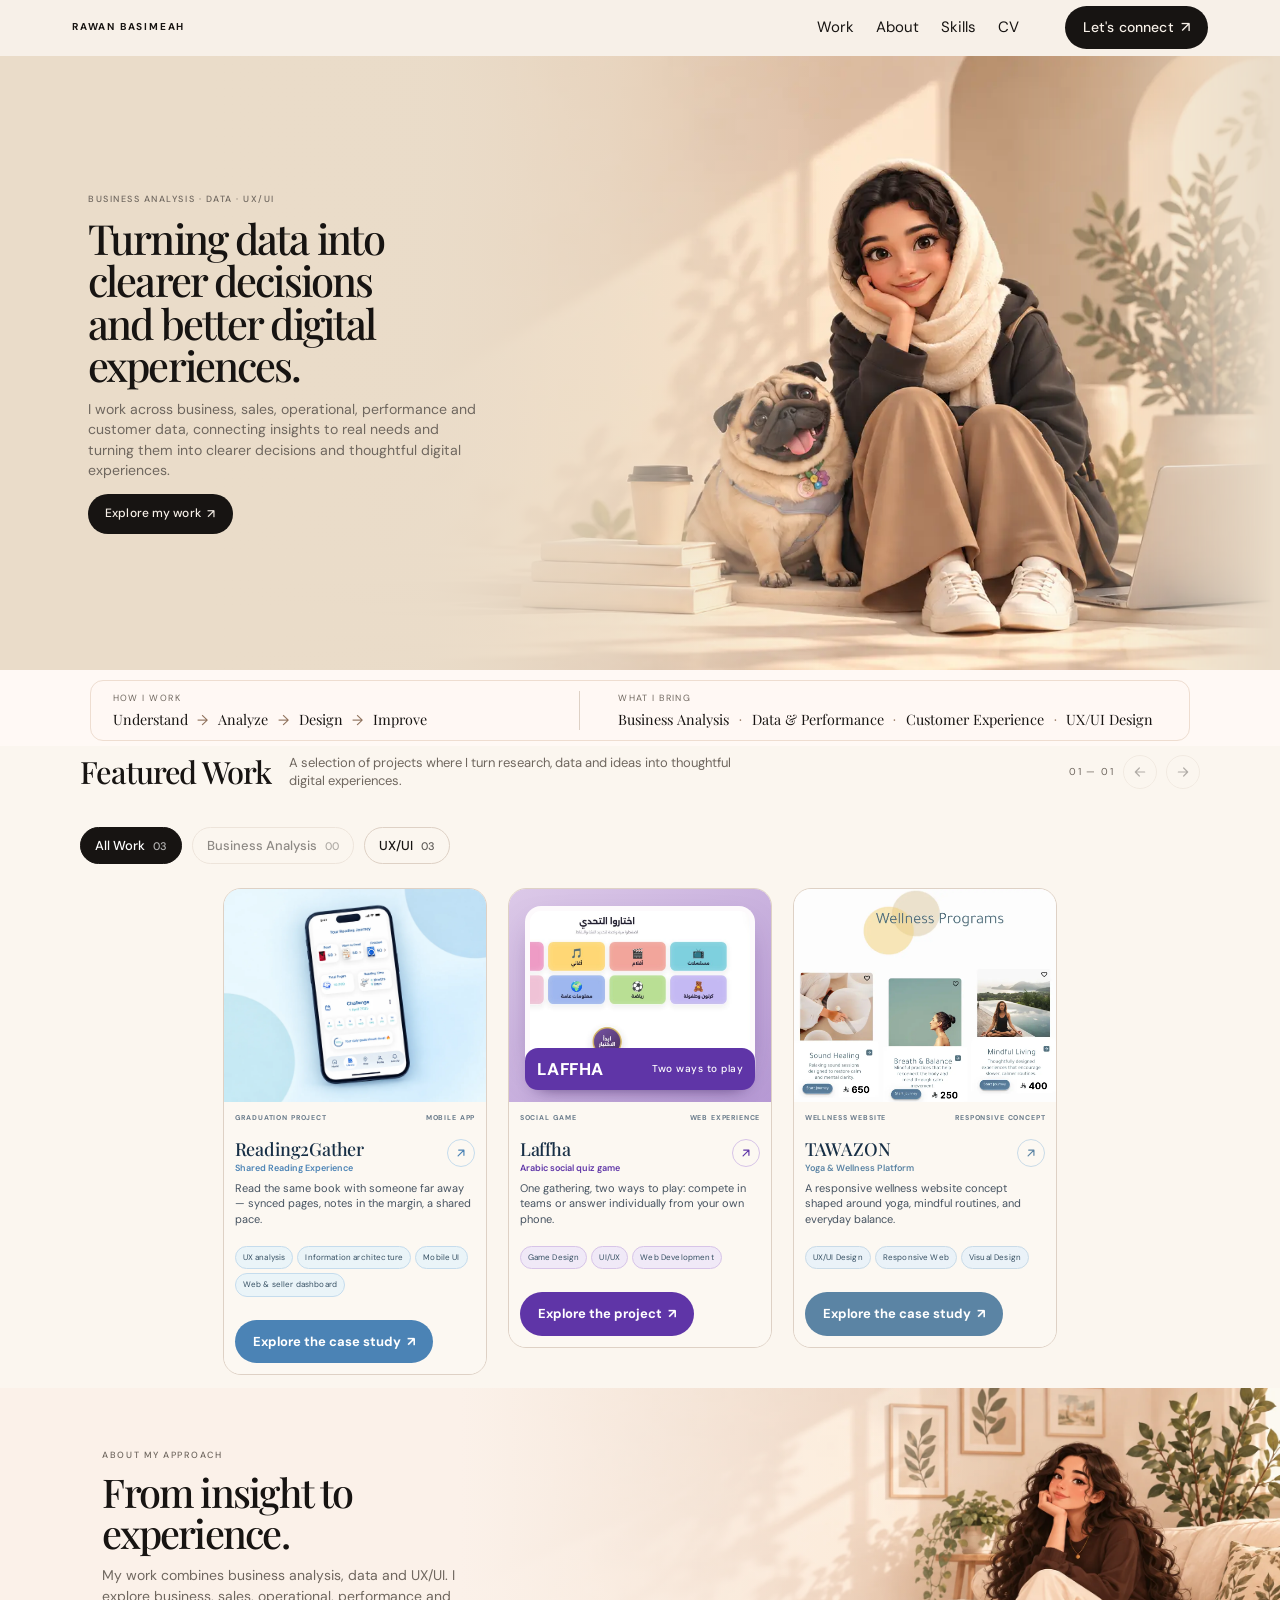
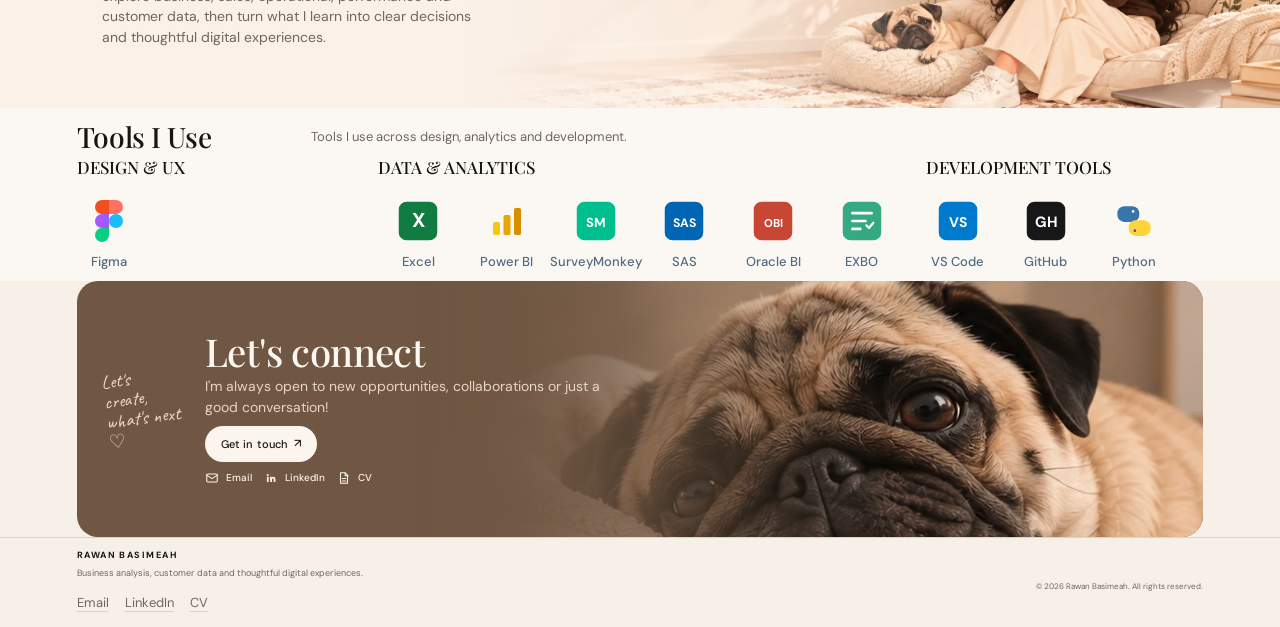
==== commit 198e166a: "Feature TAWAZON in portfolio projects" ====
--- a/index.html
+++ b/index.html
@@ -84,9 +84,9 @@
         </div>
       </div>
       <div class="work-filters" role="group" aria-label="Filter featured work">
-        <button class="work-filter is-active" type="button" data-work-filter="all" aria-pressed="true">All Work <span class="work-filter-count">02</span></button>
+        <button class="work-filter is-active" type="button" data-work-filter="all" aria-pressed="true">All Work <span class="work-filter-count">03</span></button>
         <button class="work-filter" type="button" data-work-filter="business-analysis" aria-pressed="false" disabled aria-disabled="true">Business Analysis <span class="work-filter-count">00</span></button>
-        <button class="work-filter" type="button" data-work-filter="ux-ui" aria-pressed="false">UX/UI <span class="work-filter-count">02</span></button>
+        <button class="work-filter" type="button" data-work-filter="ux-ui" aria-pressed="false">UX/UI <span class="work-filter-count">03</span></button>
       </div>
 
 
@@ -116,6 +116,19 @@
   <p class="card-desc">One gathering, two ways to play: compete in teams or answer individually from your own phone.</p>
   <div class="tags"><span class="tag">Game Design</span><span class="tag">UI/UX</span><span class="tag">Web Development</span></div>
   <div class="card-actions"><a class="card-primary" href="laffha.html" aria-label="Explore the Laffha case study">Explore the project <span aria-hidden="true">↗︎</span></a></div>
+</div>
+        </article>
+
+        <article class="card card-tawazon" data-categories="ux-ui">
+          <div class="card-media tawazon-media">
+            <img class="reading-app-preview" src="[data-uri]" alt="TAWAZON yoga and wellness program cards from the Figma design" loading="lazy" width="1035" height="846">
+          </div>
+          <div class="card-body">
+  <div class="card-label"><span>WELLNESS WEBSITE</span><span>RESPONSIVE CONCEPT</span></div>
+  <div class="card-top"><div><h3>TAWAZON</h3><p class="card-sub">Yoga &amp; Wellness Platform</p></div><a class="card-arrow" href="tawazon.html" aria-label="Explore the TAWAZON case study"><svg viewBox="0 0 24 24" fill="none" stroke="currentColor" stroke-width="2" stroke-linecap="round" stroke-linejoin="round"><path d="M7 17 17 7M8 7h9v9"/></svg></a></div>
+  <p class="card-desc">A responsive wellness website concept shaped around yoga, mindful routines, and everyday balance.</p>
+  <div class="tags"><span class="tag">UX/UI Design</span><span class="tag">Responsive Web</span><span class="tag">Visual Design</span></div>
+  <div class="card-actions"><a class="card-primary" href="tawazon.html" aria-label="Explore the TAWAZON case study">Explore the case study <span aria-hidden="true">↗︎</span></a></div>
 </div>
         </article>
 
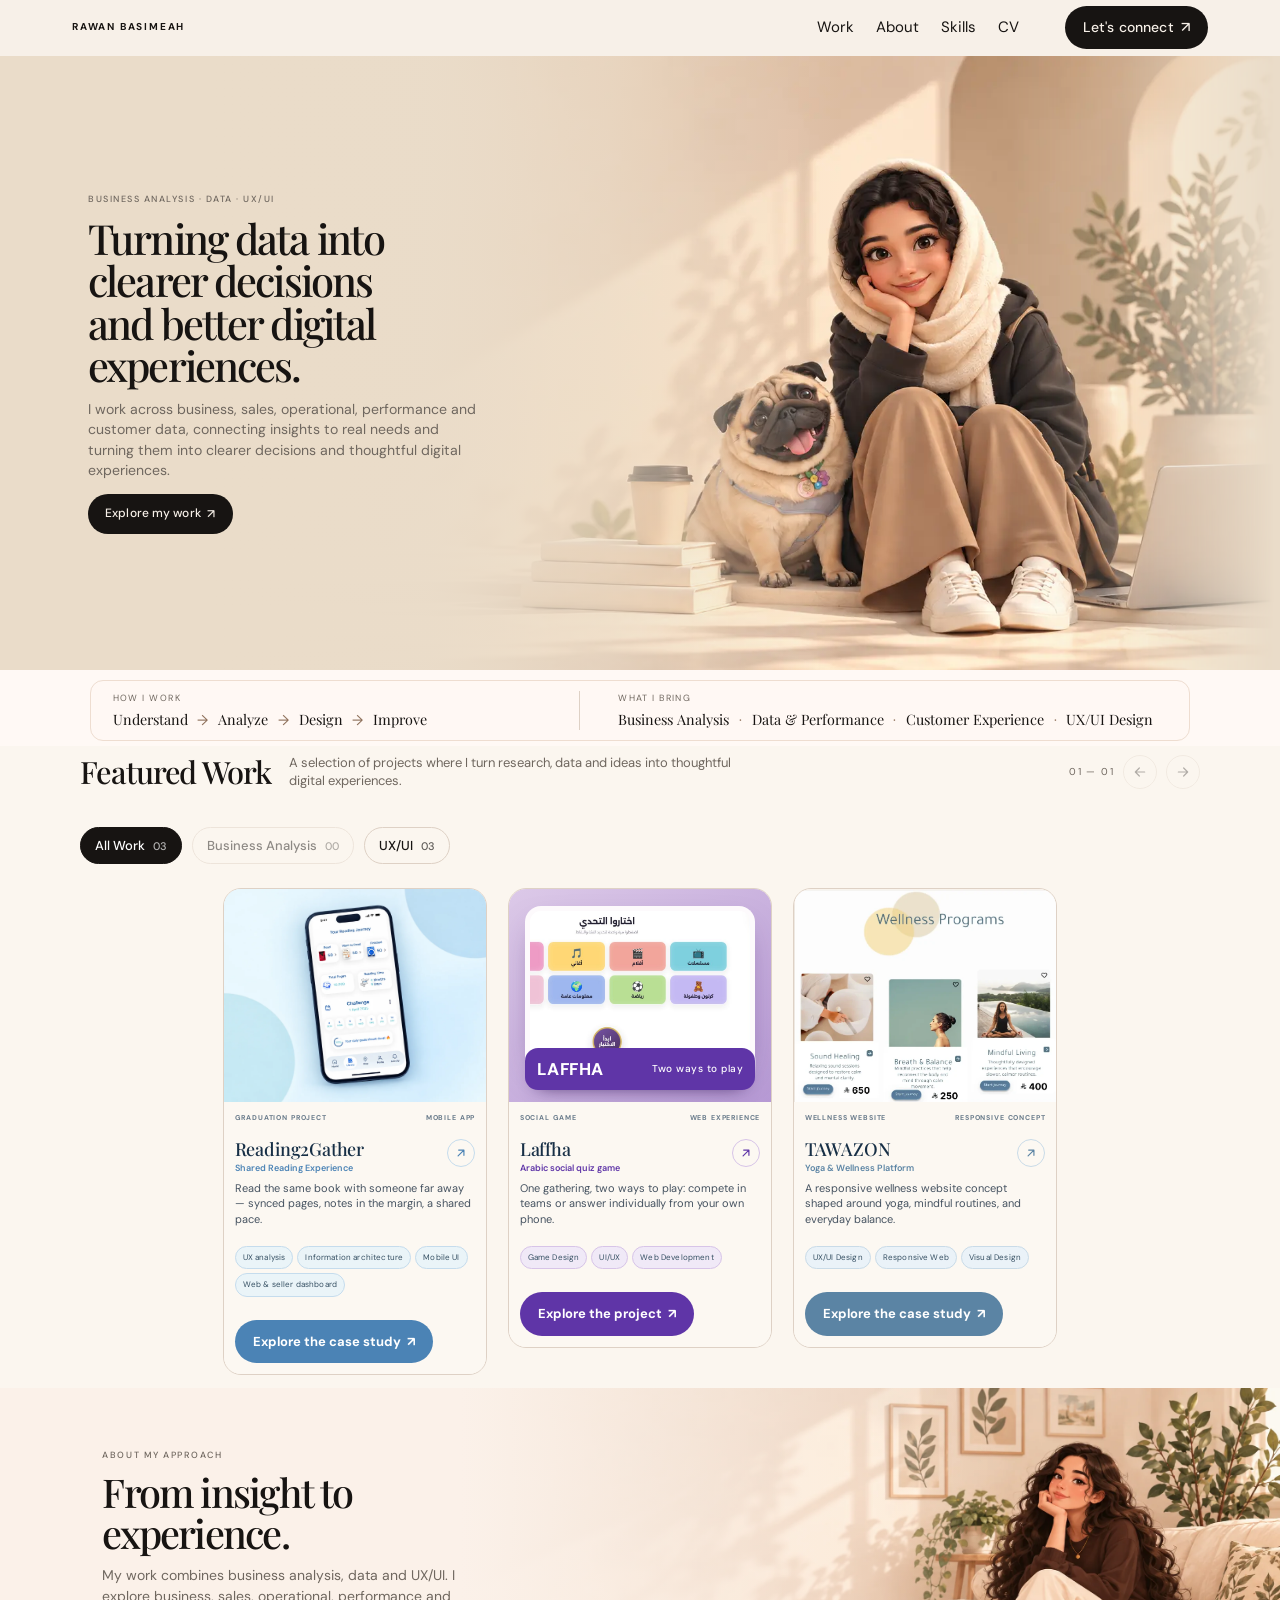
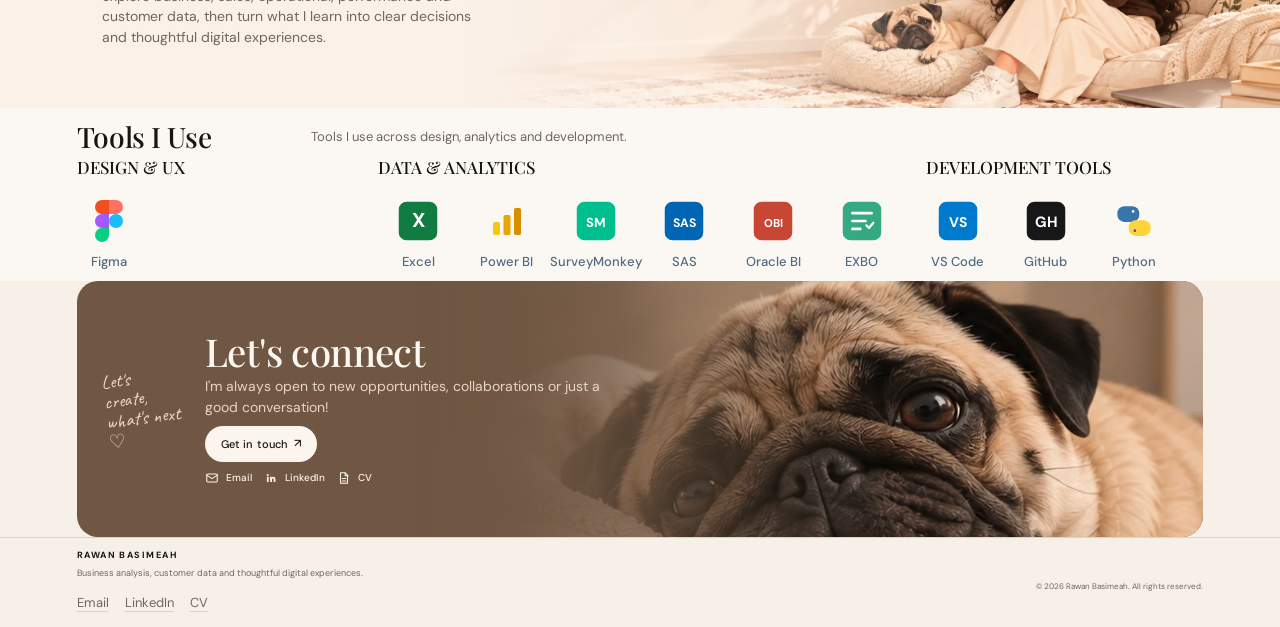
==== commit e000cfcc: "Use updated TAWAZON portfolio cover image" ====
--- a/index.html
+++ b/index.html
@@ -121,7 +121,7 @@
 
         <article class="card card-tawazon" data-categories="ux-ui">
           <div class="card-media tawazon-media">
-            <img class="reading-app-preview" src="[data-uri]" alt="TAWAZON yoga and wellness program cards from the Figma design" loading="lazy" width="1035" height="846">
+            <img class="reading-app-preview" src="[data-uri]" alt="TAWAZON yoga and wellness program cards from the Figma design" loading="lazy" width="1035" height="846">
           </div>
           <div class="card-body">
   <div class="card-label"><span>WELLNESS WEBSITE</span><span>RESPONSIVE CONCEPT</span></div>
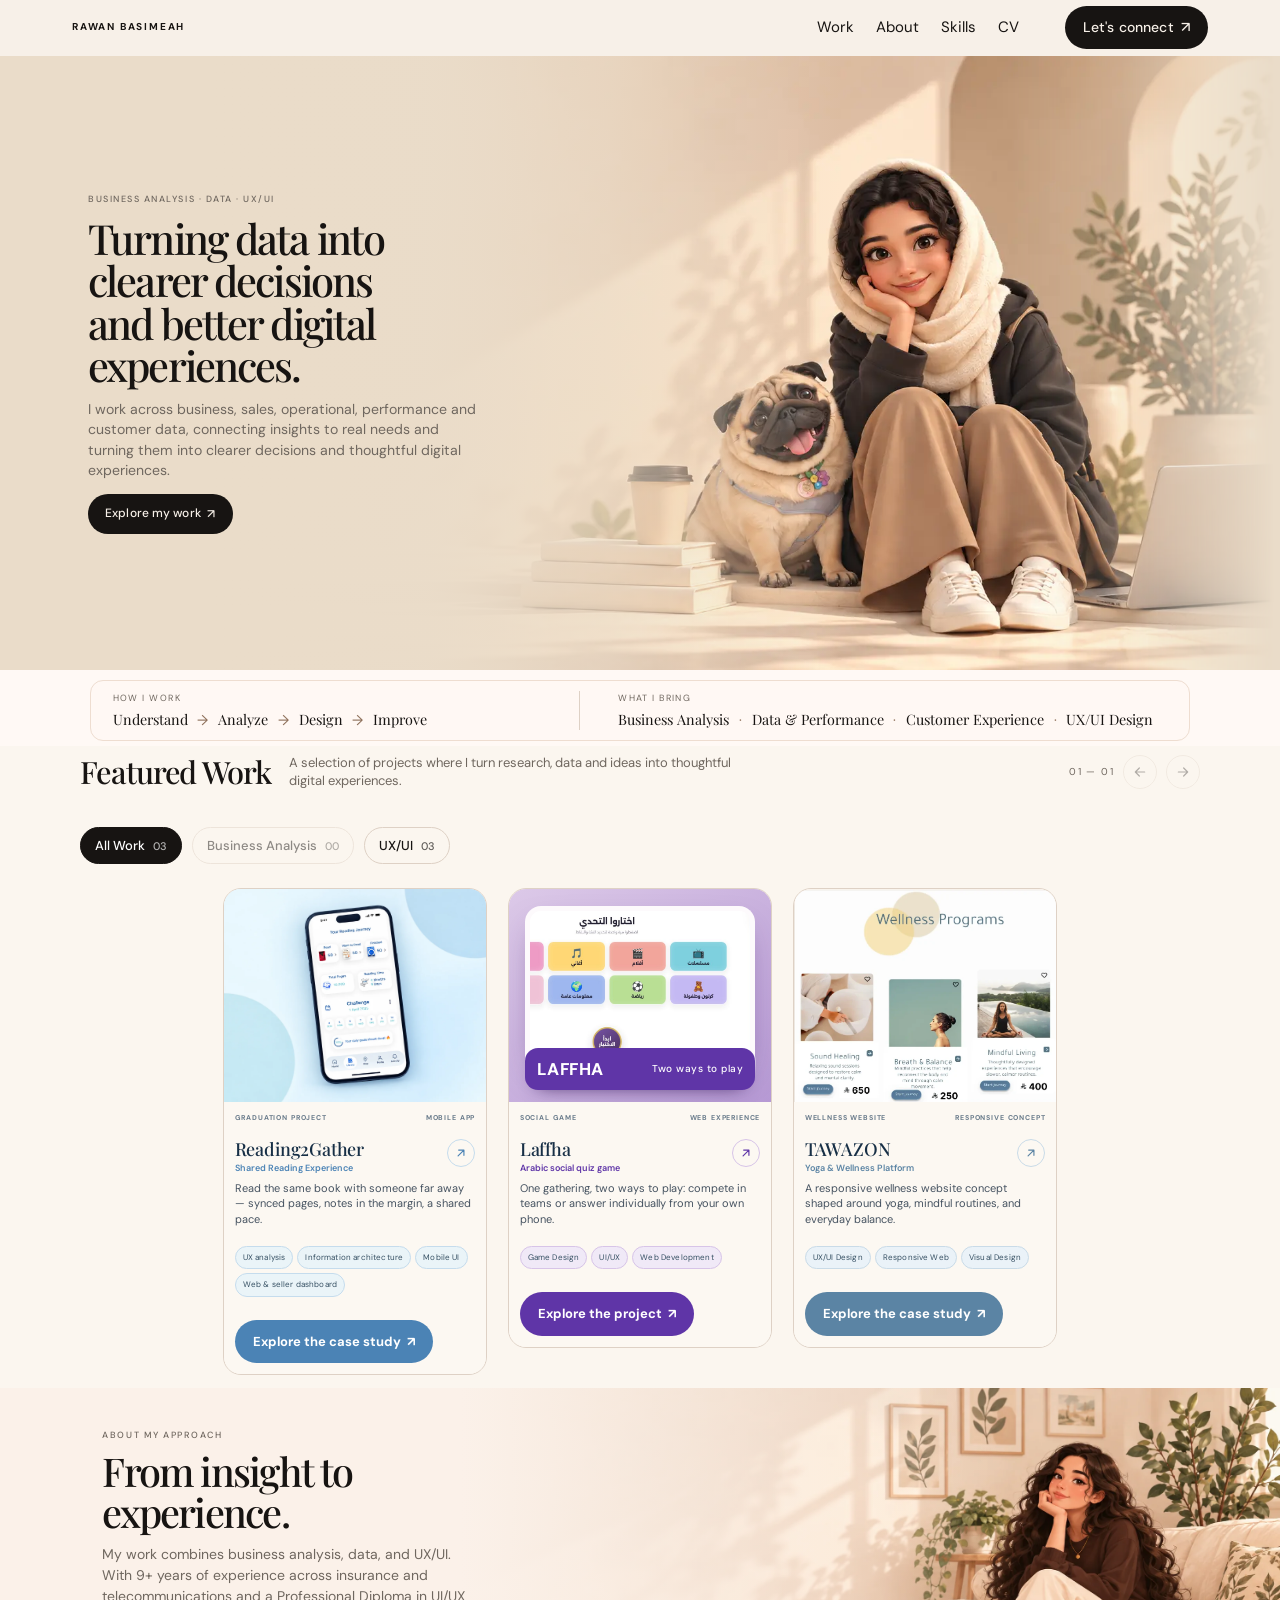
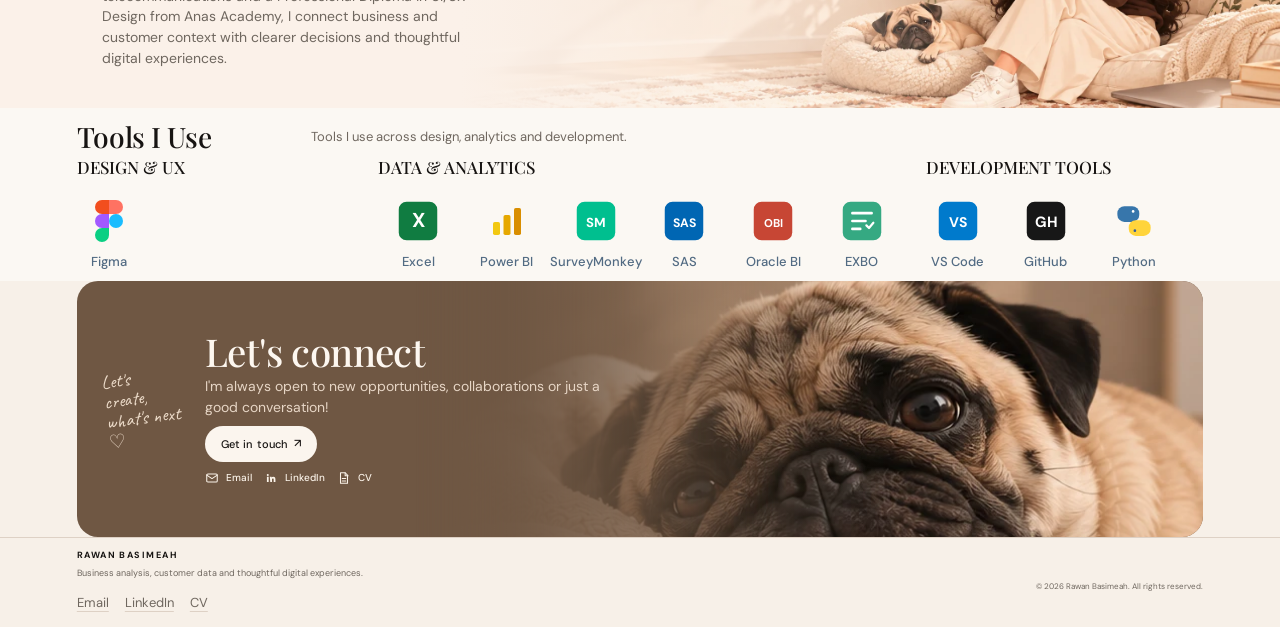
==== commit 55042924: "Update unified portfolio profile and TAWAZON case study" ====
--- a/index.html
+++ b/index.html
@@ -142,7 +142,7 @@
       <div class="approach-copy">
         <p class="eyebrow">About my approach</p>
         <h2>From insight to<br>experience.</h2>
-        <p>My work combines business analysis, data and UX/UI. I explore business, sales, operational, performance and customer data, then turn what I learn into clear decisions and thoughtful digital experiences.</p>
+        <p>My work combines business analysis, data, and UX/UI. With 9+ years of experience across insurance and telecommunications and a Professional Diploma in UI/UX Design from Anas Academy, I connect business and customer context with clearer decisions and thoughtful digital experiences.</p>
       </div>
       <div class="approach-art">
         <img src="approach.webp" alt="Illustration of Rawan relaxing with her pug in a warm, sunlit room" width="1916" height="821" loading="lazy">
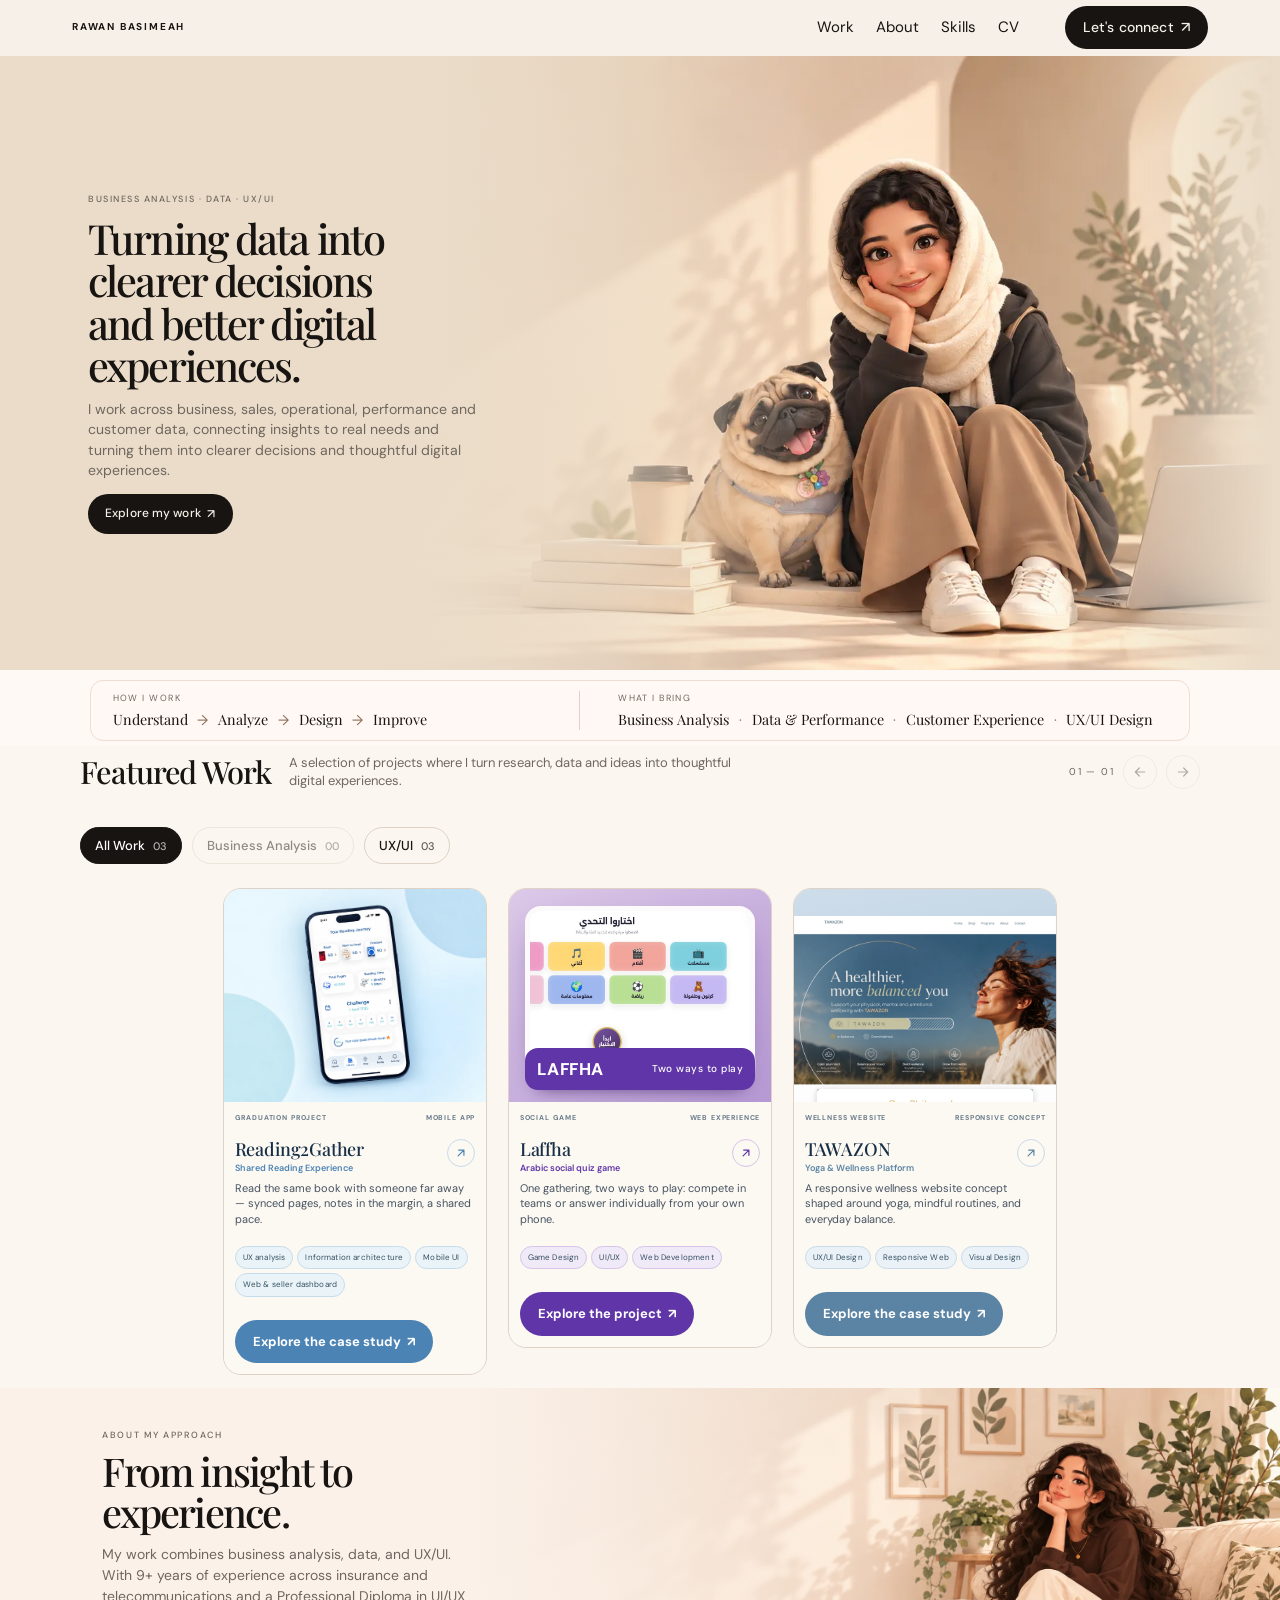
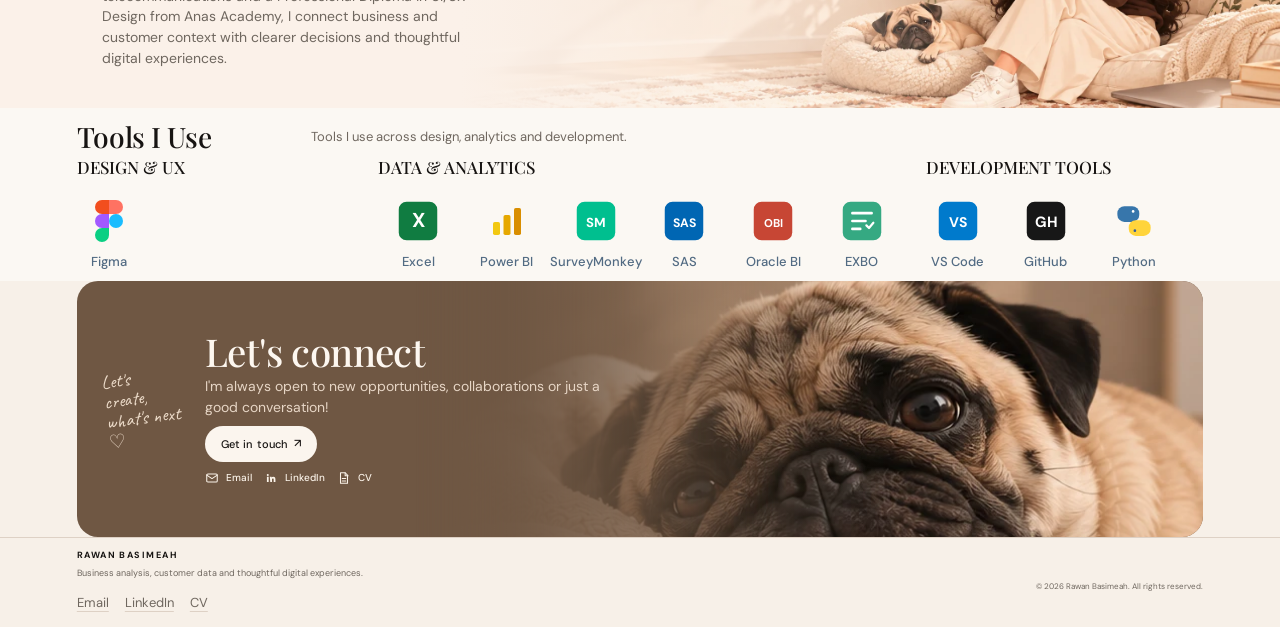
==== commit 1f3c06f7: "Update TAWAZON case study with new responsive designs" ====
--- a/index.html
+++ b/index.html
@@ -12,7 +12,7 @@
 <link rel="preconnect" href="https://fonts.googleapis.com">
 <link rel="preconnect" href="https://fonts.gstatic.com" crossorigin>
 <link href="https://fonts.googleapis.com/css2?family=Playfair+Display:ital,wght@0,400;0,500;0,600;1,400&family=DM+Sans:opsz,wght@9..40,300;9..40,400;9..40,500;9..40,700&family=Caveat:wght@500;600&display=swap" rel="stylesheet">
-<link rel="stylesheet" href="style.css?v=20261001j">
+<link rel="stylesheet" href="style.css?v=20261005b">
 </head>
 <body>
 
@@ -121,7 +121,7 @@
 
         <article class="card card-tawazon" data-categories="ux-ui">
           <div class="card-media tawazon-media">
-            <img class="reading-app-preview" src="[data-uri]" alt="TAWAZON yoga and wellness program cards from the Figma design" loading="lazy" width="1035" height="846">
+            <img class="tawazon-card-image" src="assets/tawazon-v2-card.svg" alt="TAWAZON wellness storefront with a calm blue hero and wellbeing message" loading="lazy" width="1448" height="1024">
           </div>
           <div class="card-body">
   <div class="card-label"><span>WELLNESS WEBSITE</span><span>RESPONSIVE CONCEPT</span></div>
--- a/style.css
+++ b/style.css
@@ -226,7 +226,7 @@
 .work-track{
   display:grid;
   grid-template-columns:repeat(4,minmax(0,1fr));
-  gap:clamp(16px,1.6vw,24px);
+  gap:clamp(24px,2.4vw,36px);
 }
 .card{
   display:flex;flex-direction:column;
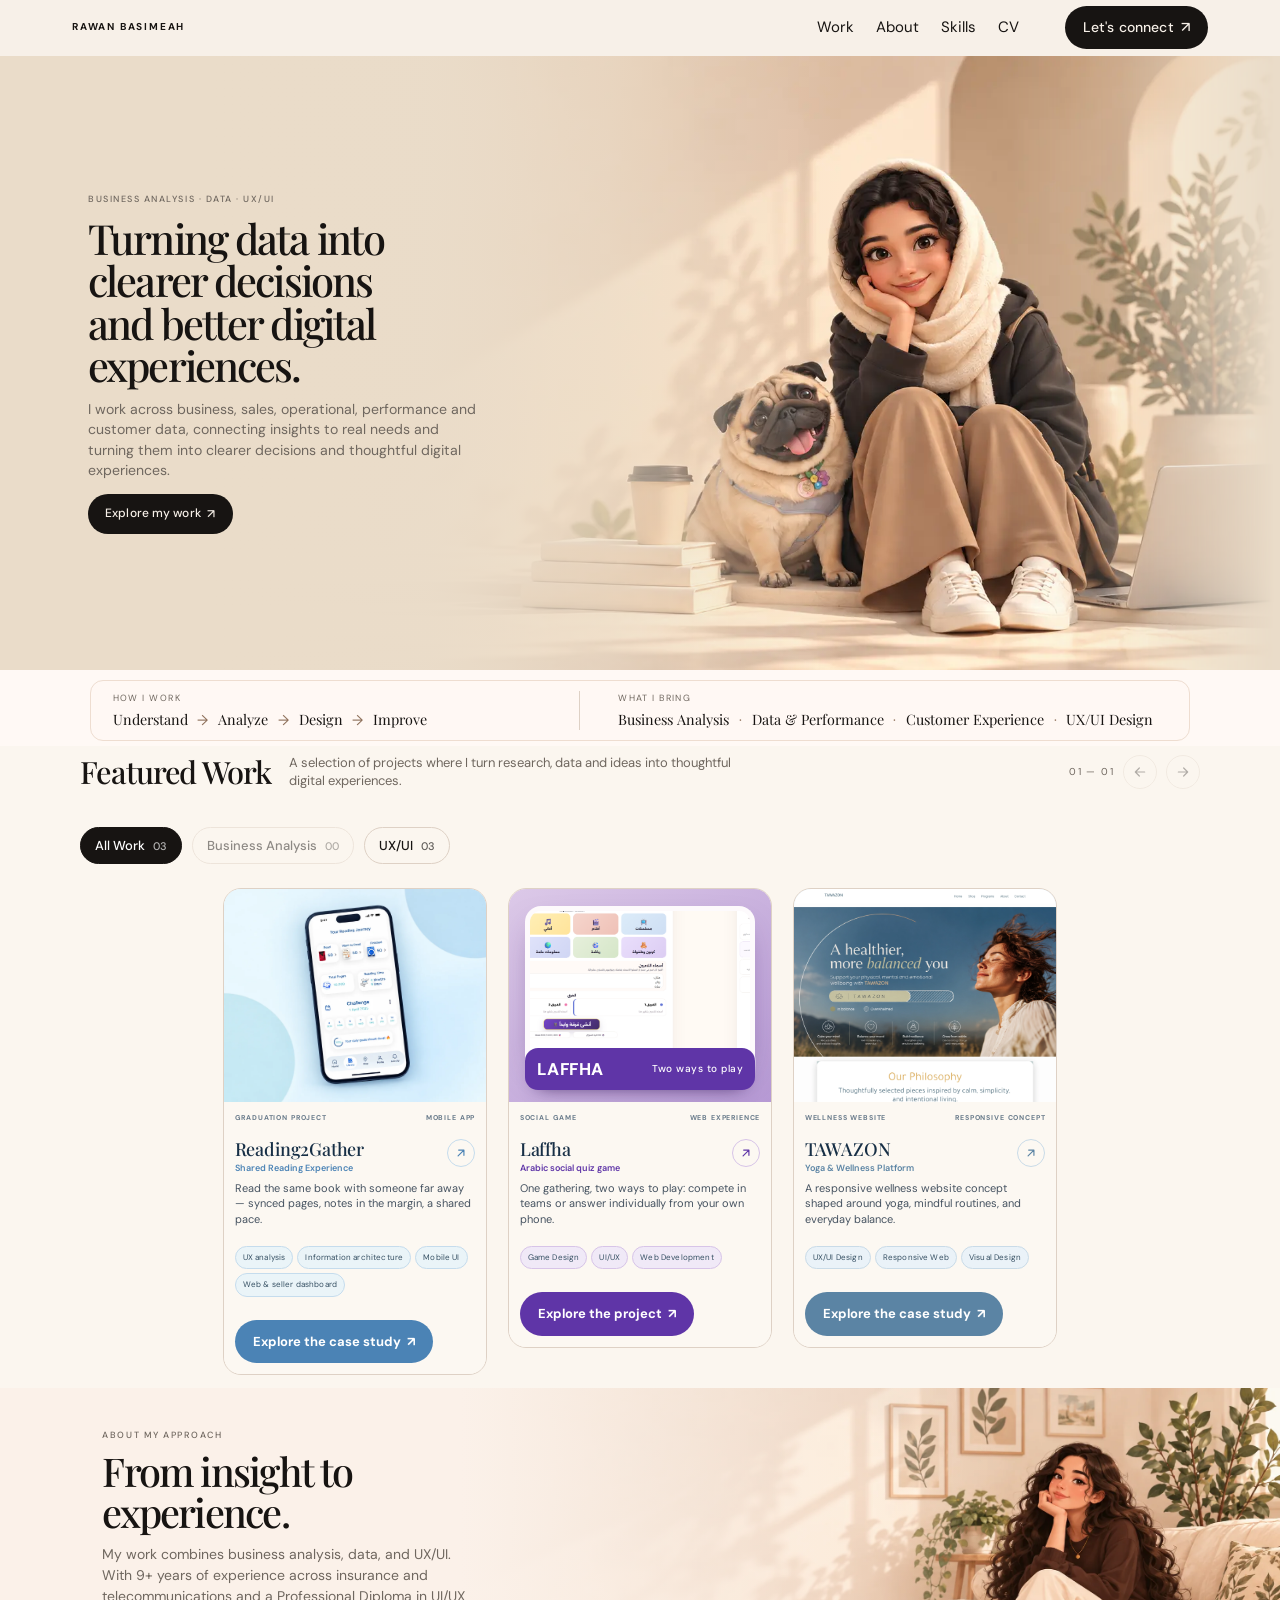
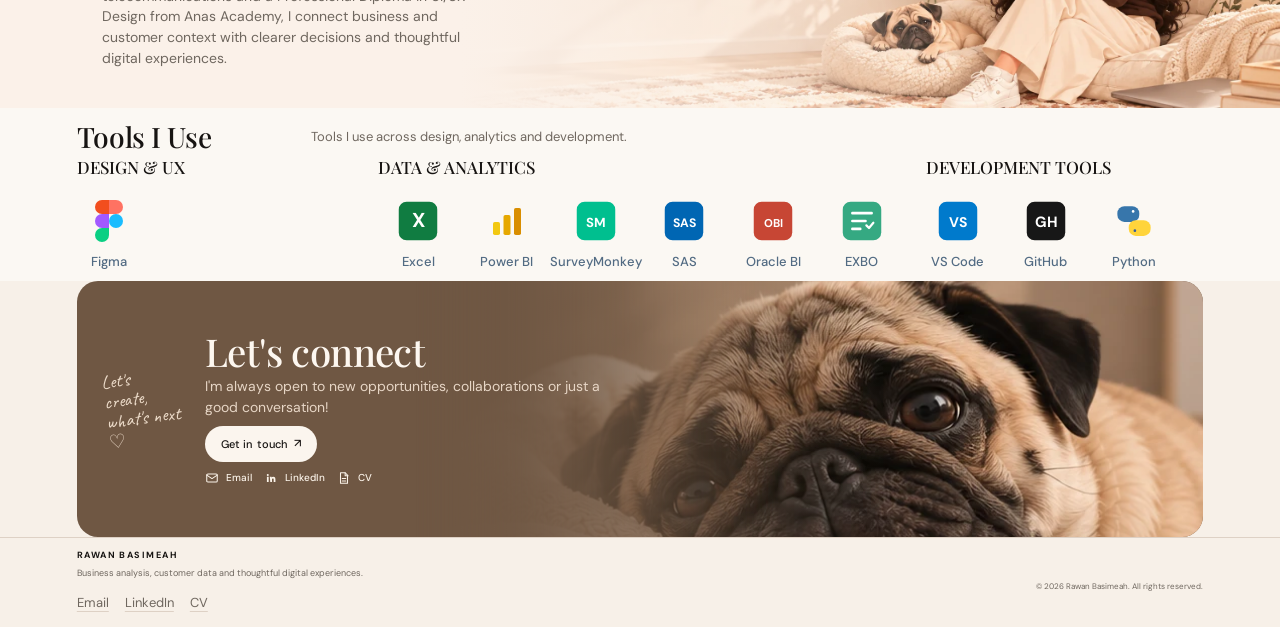
==== commit 1d903b39: "Use crisp Laffha art on the homepage card" ====
--- a/index.html
+++ b/index.html
@@ -12,7 +12,7 @@
 <link rel="preconnect" href="https://fonts.googleapis.com">
 <link rel="preconnect" href="https://fonts.gstatic.com" crossorigin>
 <link href="https://fonts.googleapis.com/css2?family=Playfair+Display:ital,wght@0,400;0,500;0,600;1,400&family=DM+Sans:opsz,wght@9..40,300;9..40,400;9..40,500;9..40,700&family=Caveat:wght@500;600&display=swap" rel="stylesheet">
-<link rel="stylesheet" href="style.css?v=20261005b">
+<link rel="stylesheet" href="style.css?v=20261005c">
 </head>
 <body>
 
@@ -107,7 +107,7 @@
 
         <article class="card card-laffha" data-categories="ux-ui">
           <div class="card-media laffha-media">
-            <div class="laffha-preview" aria-hidden="true"><img src="assets/laffha/challenge-clean.jpg" alt="" loading="lazy" width="1363" height="936"></div>
+            <div class="laffha-preview" aria-hidden="true"><img src="assets/laffha/team-board-v2.svg" alt="" loading="lazy" width="2048" height="1054"></div>
             <span class="laffha-media-label">LAFFHA <small>Two ways to play</small></span>
           </div>
           <div class="card-body">
--- a/style.css
+++ b/style.css
@@ -1137,3 +1137,45 @@
 /* Keep empty work filters visible but unavailable until the category has a finished project. */
 .work-filter:disabled{opacity:.48;cursor:not-allowed}
 .work-filter:disabled:hover{border-color:var(--border)}
+
+/* TAWAZON updated cover frame */
+.work-track .card-tawazon .card-media{aspect-ratio:4/3.25;padding:0;}
+.work-track .card-tawazon .tawazon-card-image{display:block;width:100%;height:100%;min-height:0;max-height:100%;object-fit:cover;object-position:center 18%;}
+
+/* Mobile hero: keep the copy beside the portrait, in the same left-to-right rhythm as desktop. */
+@media (max-width:680px){
+  .hero{min-height:0;padding-top:var(--header-h)}
+  .hero-grid{min-height:0;display:grid;grid-template-columns:minmax(0,1.15fr) minmax(105px,.85fr);gap:8px;align-items:center;justify-content:stretch;padding-block:22px}
+  .hero-copy{width:auto;max-width:none;margin:0;padding:0}
+  .hero-copy::before{content:none;display:none}
+  .hero .eyebrow{font-size:8px;line-height:1.5;letter-spacing:.1em}
+  .hero h1{font-size:clamp(22px,6.8vw,29px);line-height:1;letter-spacing:-.045em;margin:12px 0}
+  .hero .lead{font-size:11px;line-height:1.45;max-width:none;margin:0 0 13px}
+  .hero-copy .btn{font-size:10px;padding:9px 11px;gap:6px}
+  .hero-figure{position:relative;inset:auto;width:100%;max-width:none;aspect-ratio:.58;max-height:320px;min-height:220px;border-radius:90px 90px 14px 14px;overflow:hidden}
+  .hero-figure img{width:100%;height:100%;object-fit:cover;object-position:78% center}
+  .hero-note{display:none}
+}
+@media (max-width:380px){
+  .hero-grid{grid-template-columns:minmax(0,1.15fr) minmax(96px,.85fr);gap:6px}
+  .hero h1{font-size:clamp(21px,6.6vw,25px)}
+  .hero .lead{font-size:10px}
+  .hero-figure{min-height:205px;aspect-ratio:.52}
+}
+
+
+/* Mobile homepage: show the full illustration at the foot of the hero, with a calm matching backdrop. */
+@media (max-width:680px){
+ .hero{min-height:0;padding-top:var(--header-h);background:#eadcc9}
+ .hero-grid{display:block;min-height:0;padding:24px 0 0;overflow:hidden;background:linear-gradient(150deg,#eadcc9 0%,#efe2d3 100%)}
+ .hero-copy{position:relative;width:auto;max-width:580px;margin:0;padding:0 22px}
+ .hero-copy::before{content:none;display:none}
+ .hero .eyebrow{font-size:9px;line-height:1.5;letter-spacing:.1em}
+ .hero h1{max-width:15ch;font-size:clamp(31px,8.2vw,42px);line-height:1.02;letter-spacing:-.045em;margin:13px 0}
+ .hero .lead{max-width:42ch;font-size:14px;line-height:1.5;margin:0 0 15px}
+ .hero-copy .btn{font-size:12px;padding:10px 15px;gap:7px}
+ .hero-figure{display:block;position:relative;inset:auto;width:100vw;max-width:none;height:auto;aspect-ratio:1672/941;max-height:none;min-height:0;margin:14px calc((100% - 100vw)/2) 0;border-radius:0;overflow:hidden;background:#eadcc9}
+ .hero-figure img{position:relative;display:block;width:100%;height:100%;object-fit:contain;object-position:center bottom;mix-blend-mode:multiply;-webkit-mask-image:none;mask-image:none}
+ .hero-note{display:none}
+}
+@media (max-width:380px){.hero-copy{padding-inline:19px}.hero h1{font-size:clamp(29px,8vw,34px)}.hero .lead{font-size:13px}}
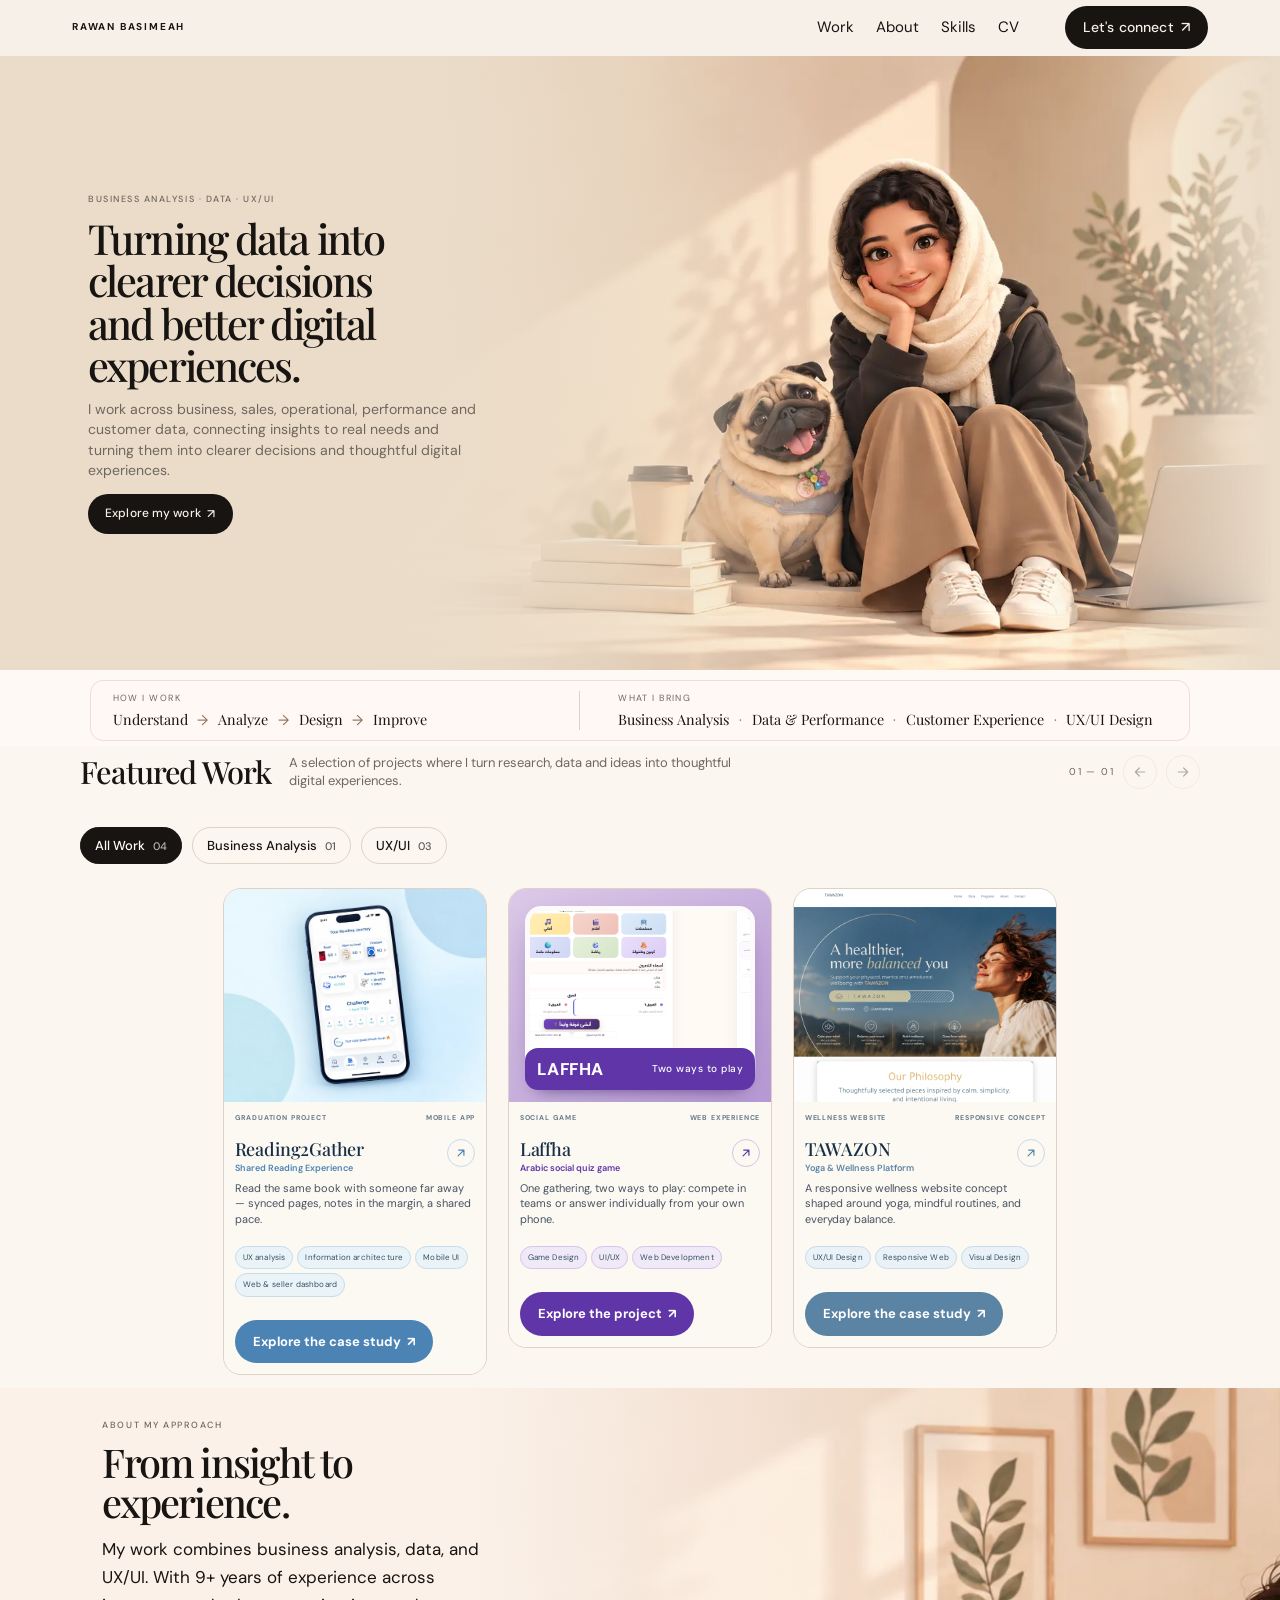
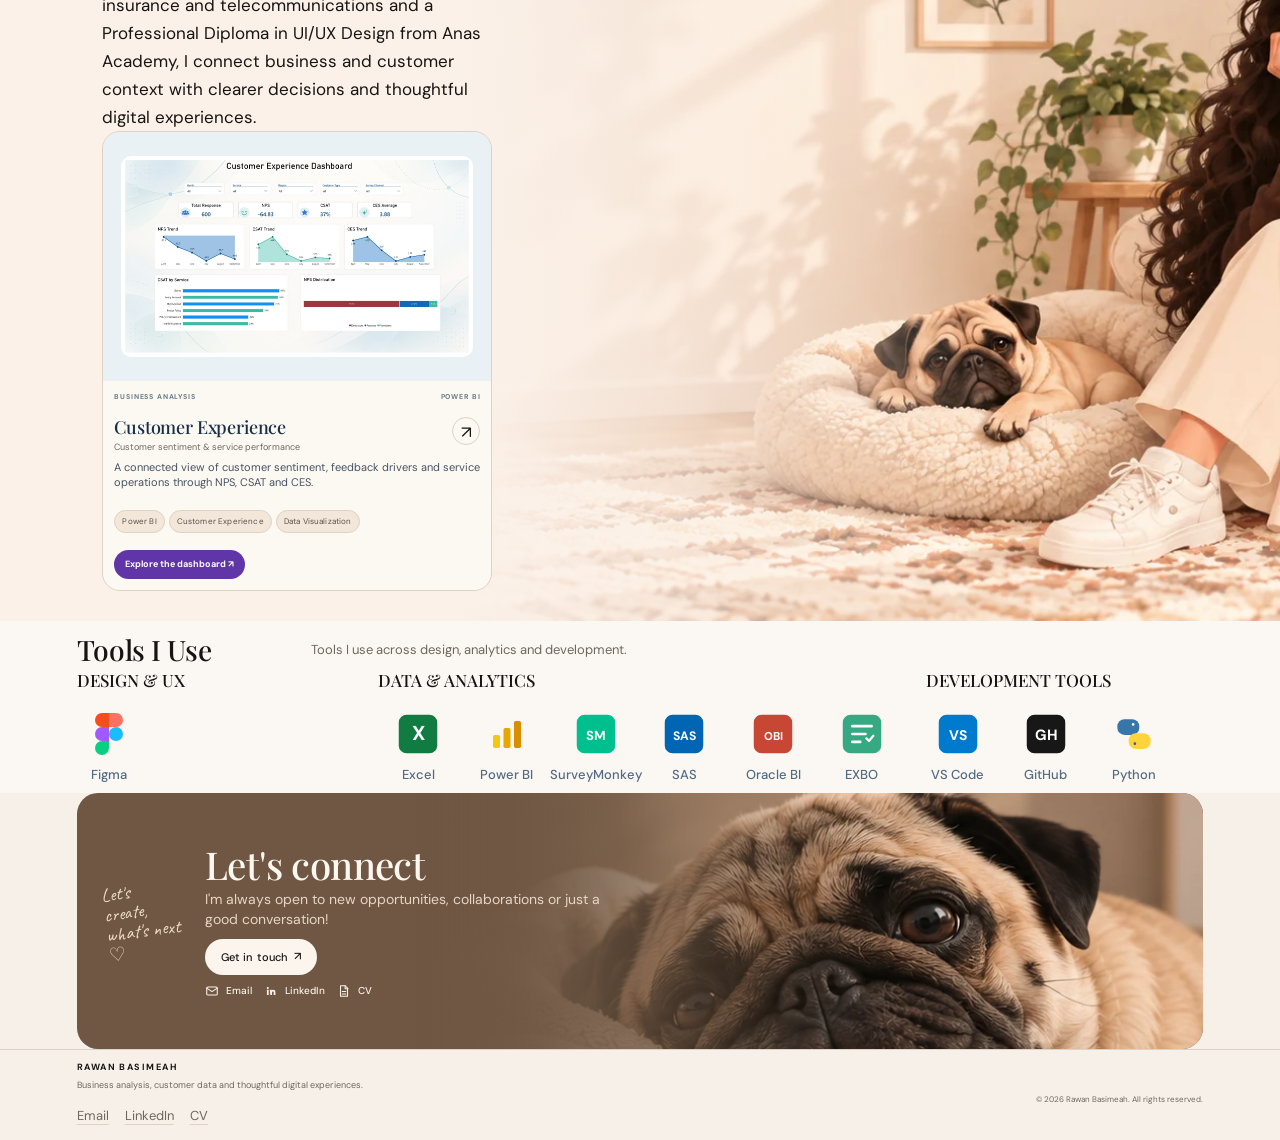
==== commit 500bf1ff: "Add Customer Experience dashboard page and featured work card" ====
--- a/index.html
+++ b/index.html
@@ -84,8 +84,8 @@
         </div>
       </div>
       <div class="work-filters" role="group" aria-label="Filter featured work">
-        <button class="work-filter is-active" type="button" data-work-filter="all" aria-pressed="true">All Work <span class="work-filter-count">03</span></button>
-        <button class="work-filter" type="button" data-work-filter="business-analysis" aria-pressed="false" disabled aria-disabled="true">Business Analysis <span class="work-filter-count">00</span></button>
+        <button class="work-filter is-active" type="button" data-work-filter="all" aria-pressed="true">All Work <span class="work-filter-count">04</span></button>
+        <button class="work-filter" type="button" data-work-filter="business-analysis" aria-pressed="false">Business Analysis <span class="work-filter-count">01</span></button>
         <button class="work-filter" type="button" data-work-filter="ux-ui" aria-pressed="false">UX/UI <span class="work-filter-count">03</span></button>
       </div>
 
@@ -143,6 +143,17 @@
         <p class="eyebrow">About my approach</p>
         <h2>From insight to<br>experience.</h2>
         <p>My work combines business analysis, data, and UX/UI. With 9+ years of experience across insurance and telecommunications and a Professional Diploma in UI/UX Design from Anas Academy, I connect business and customer context with clearer decisions and thoughtful digital experiences.</p>
+        <article class="card" data-categories="business-analysis">
+          <div class="card-media" style="background:#E9F1F4;padding:18px;display:flex;align-items:center"><a href="customer-experience.html" aria-label="Explore the Customer Experience Dashboard" style="display:block;width:100%"><img src="assets/cx-dashboard-1.jpg" alt="Customer Experience Dashboard showing NPS, CSAT and CES" loading="lazy" width="1400" height="803" style="display:block;width:100%;height:auto;object-fit:contain;border-radius:10px"></a></div>
+          <div class="card-body">
+            <div class="card-label"><span>BUSINESS ANALYSIS</span><span>POWER BI</span></div>
+            <div class="card-top"><div><h3>Customer Experience</h3><p class="card-sub">Customer sentiment &amp; service performance</p></div><a class="card-arrow" href="customer-experience.html" aria-label="Explore the Customer Experience Dashboard">↗</a></div>
+            <p class="card-desc">A connected view of customer sentiment, feedback drivers and service operations through NPS, CSAT and CES.</p>
+            <div class="tags"><span class="tag">Power BI</span><span class="tag">Customer Experience</span><span class="tag">Data Visualization</span></div>
+            <div class="card-actions"><a class="card-primary" href="customer-experience.html">Explore the dashboard <span aria-hidden="true">↗︎</span></a></div>
+          </div>
+        </article>
+
       </div>
       <div class="approach-art">
         <img src="approach.webp" alt="Illustration of Rawan relaxing with her pug in a warm, sunlit room" width="1916" height="821" loading="lazy">
